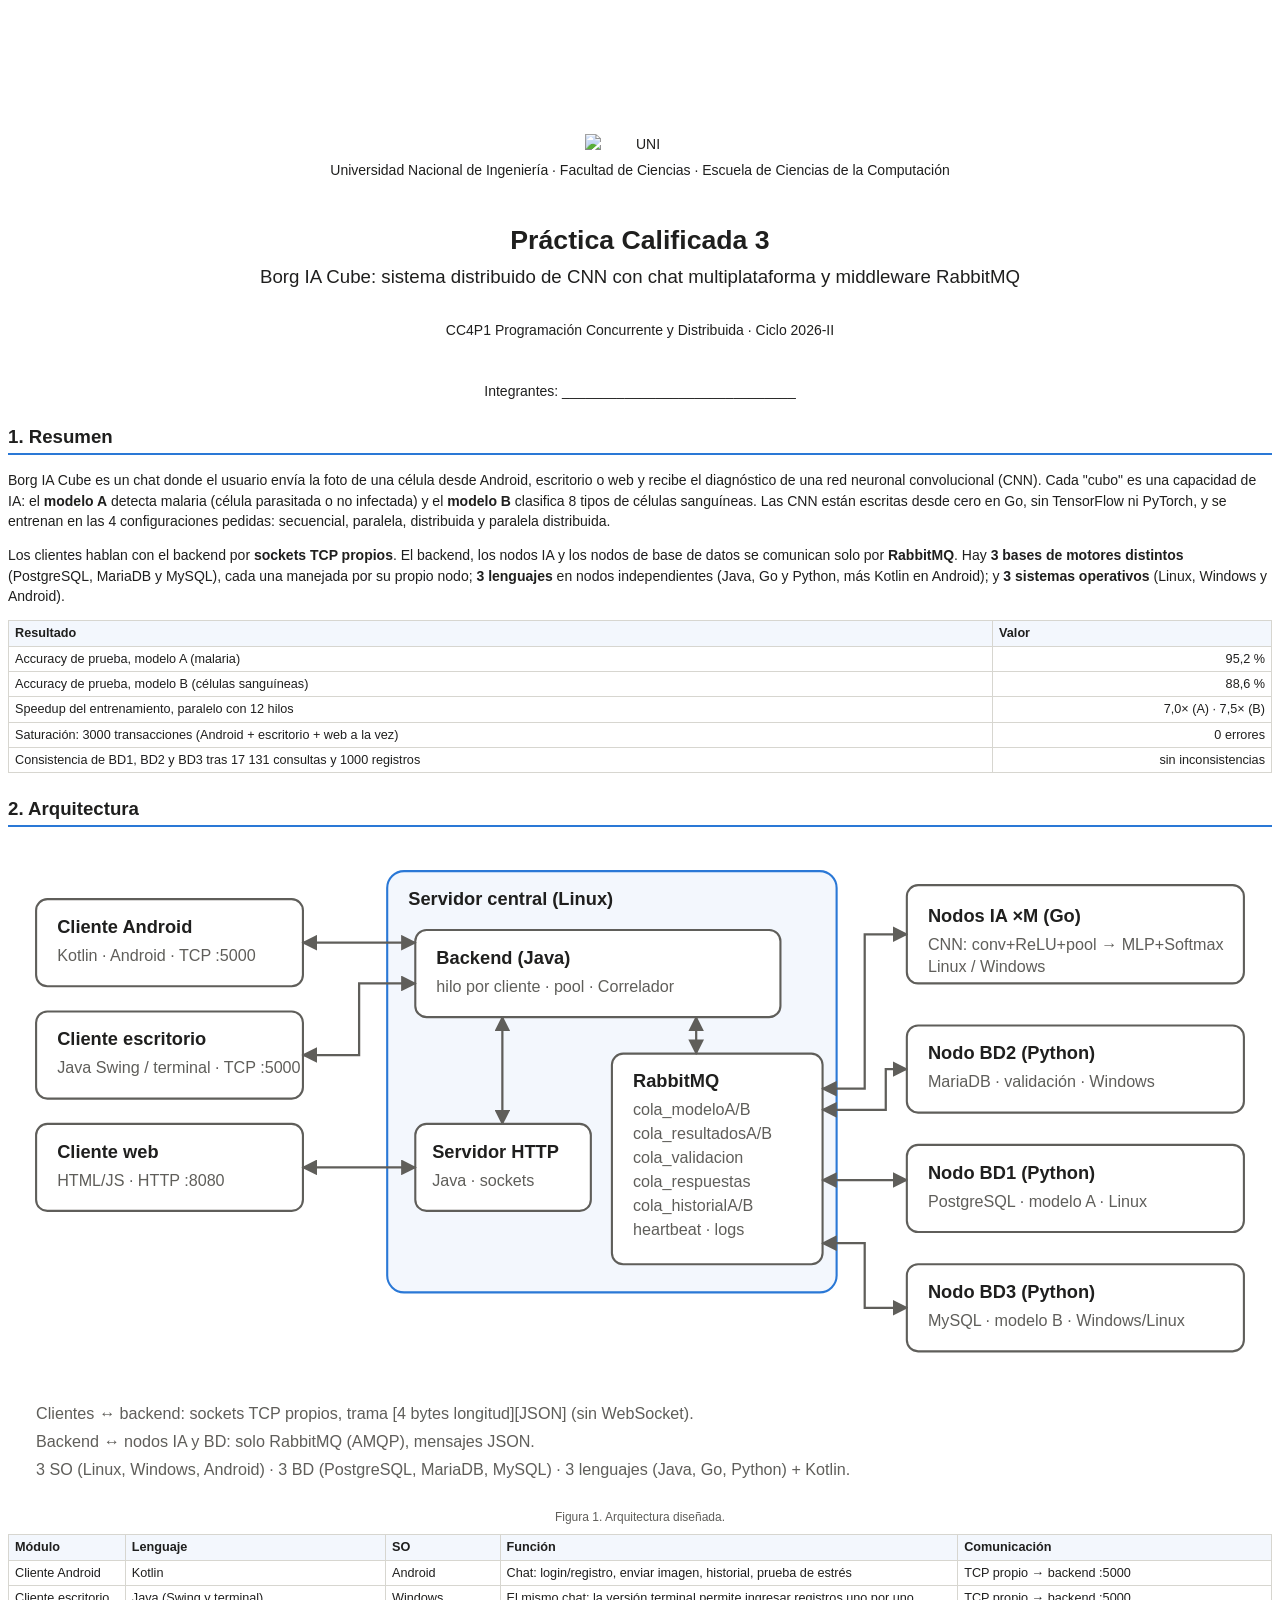
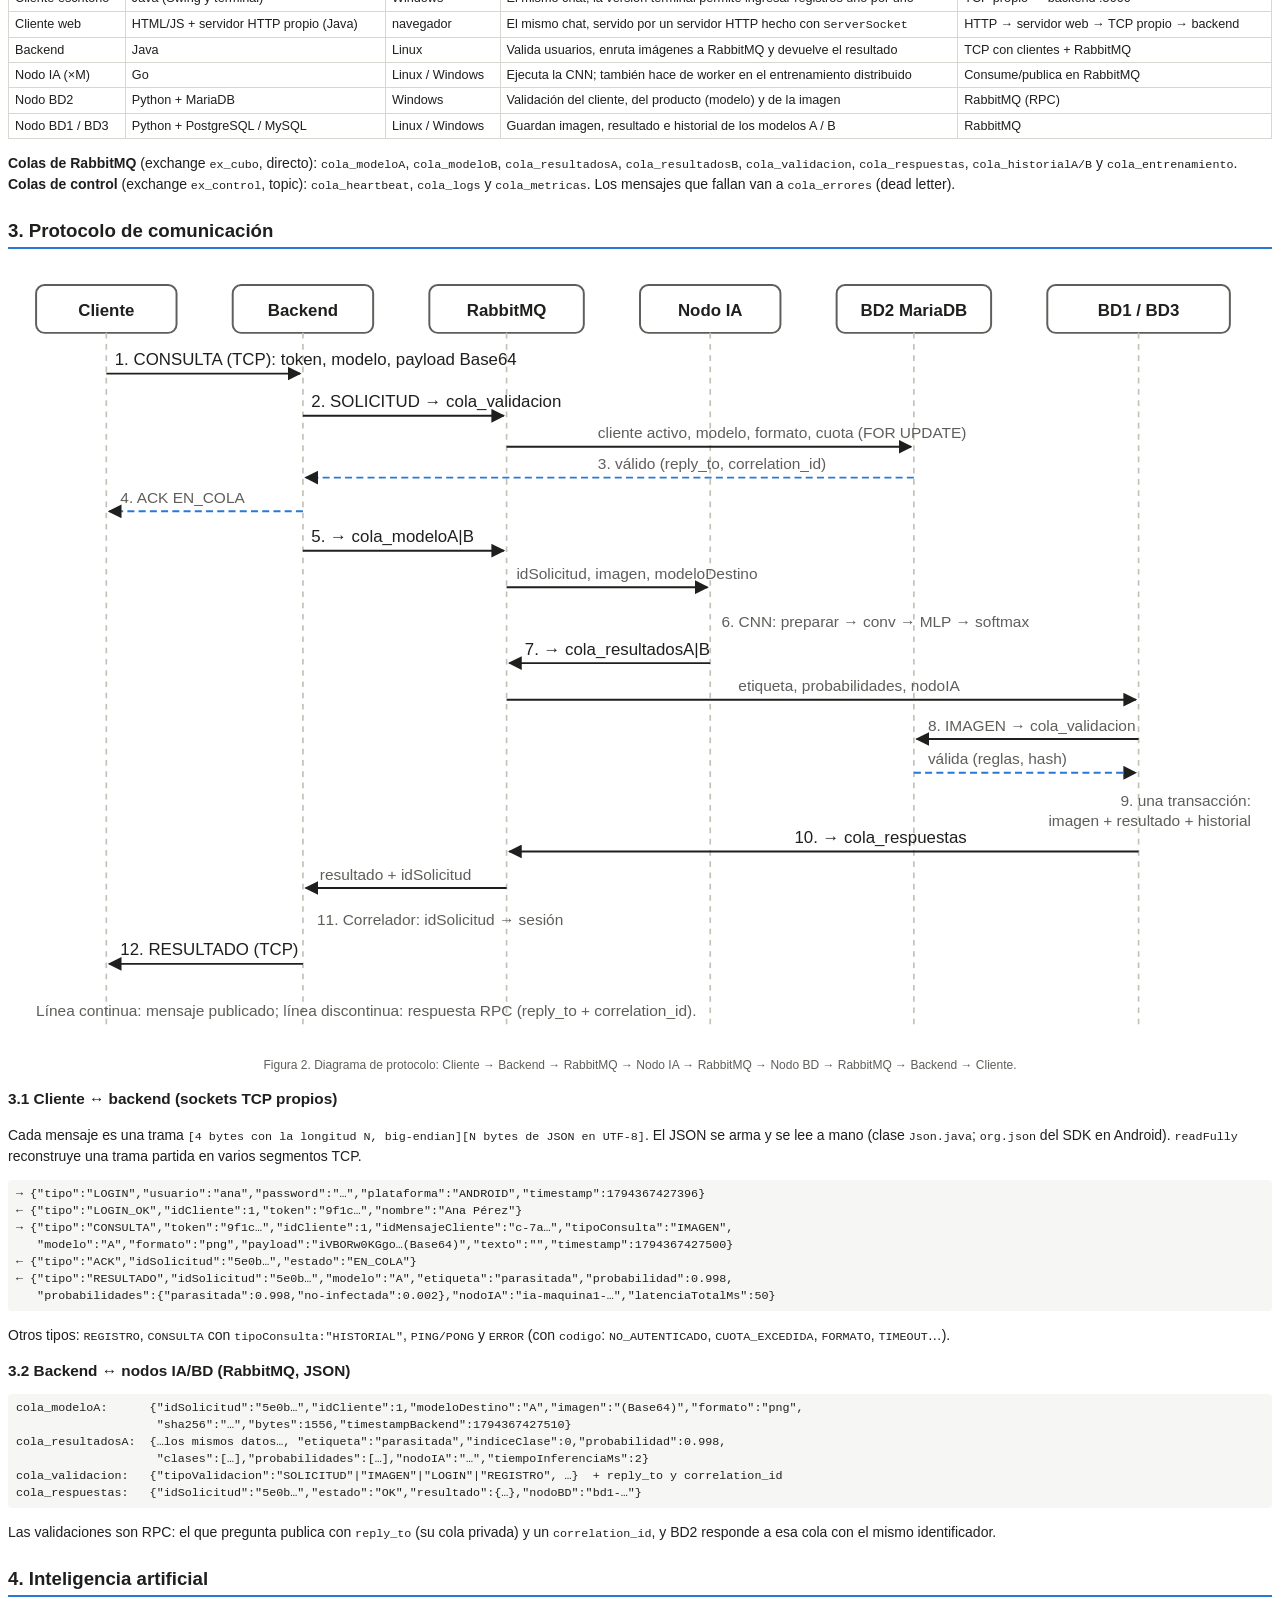
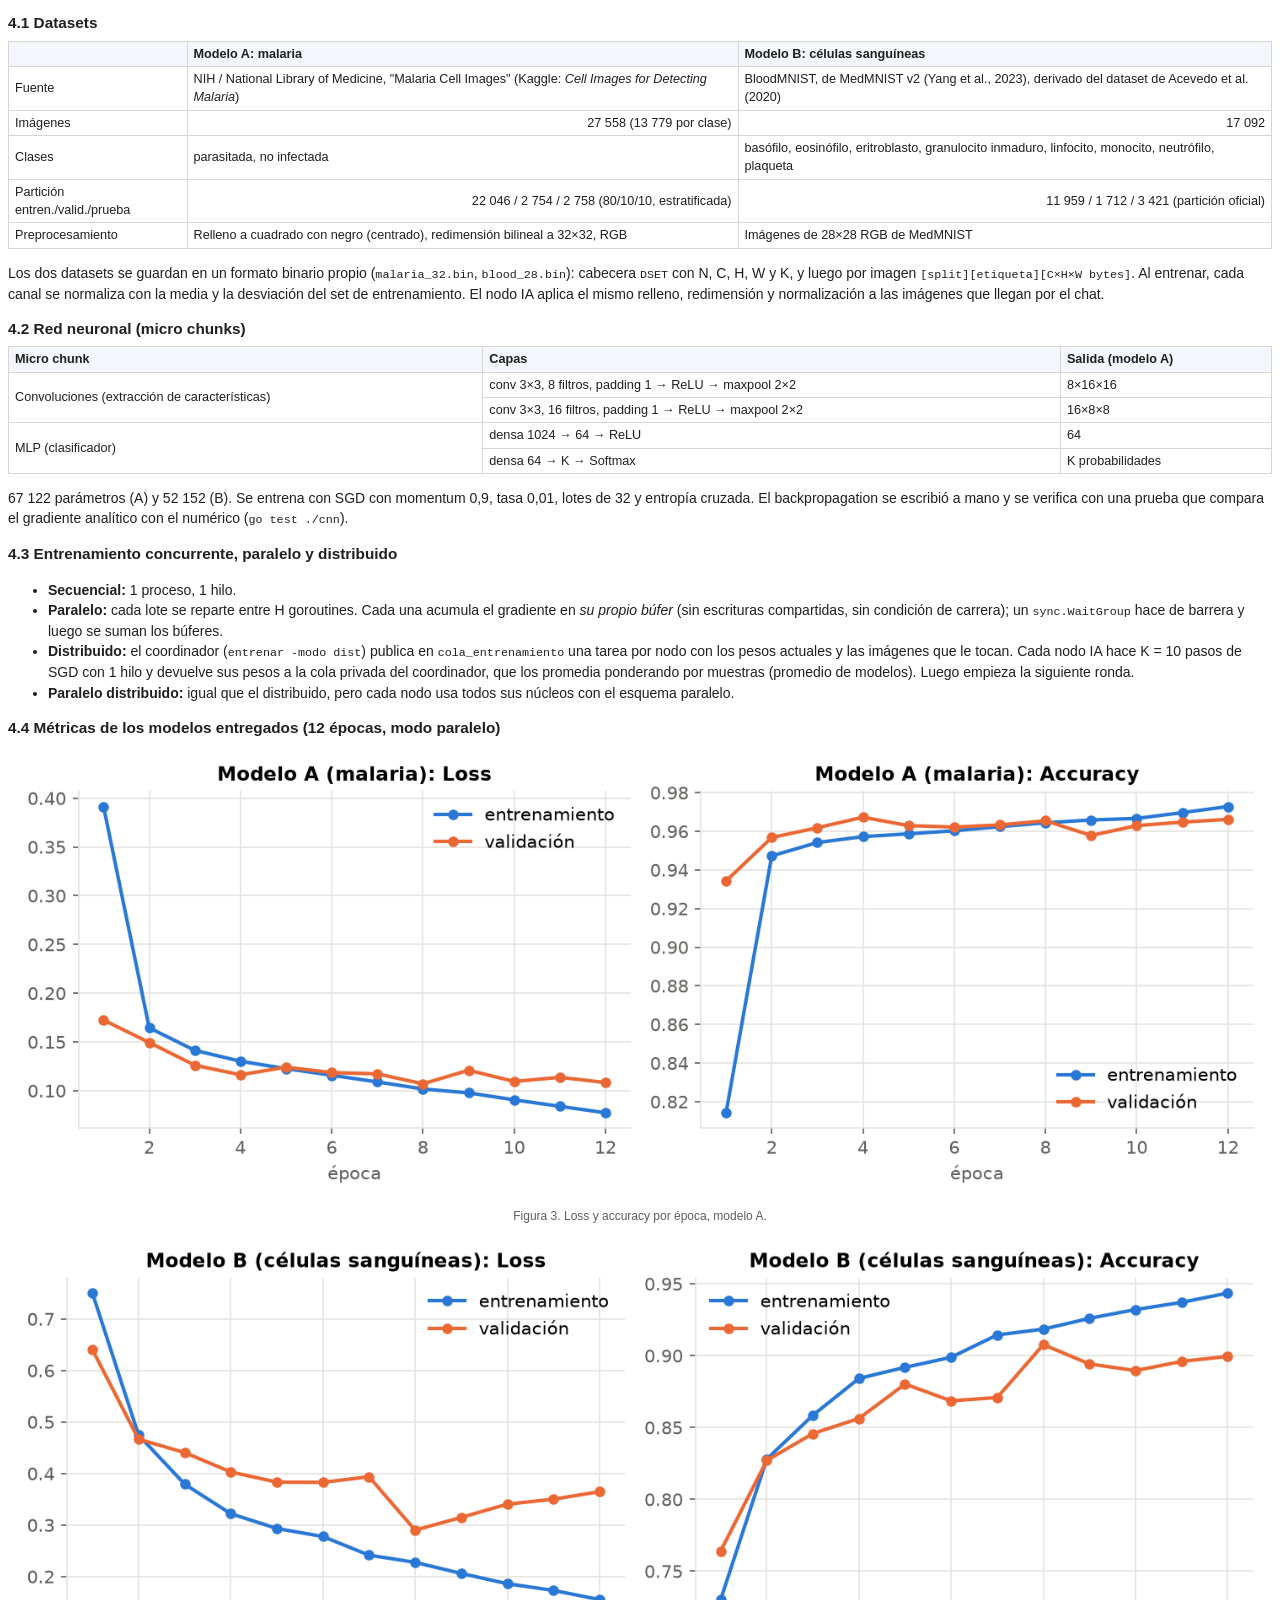
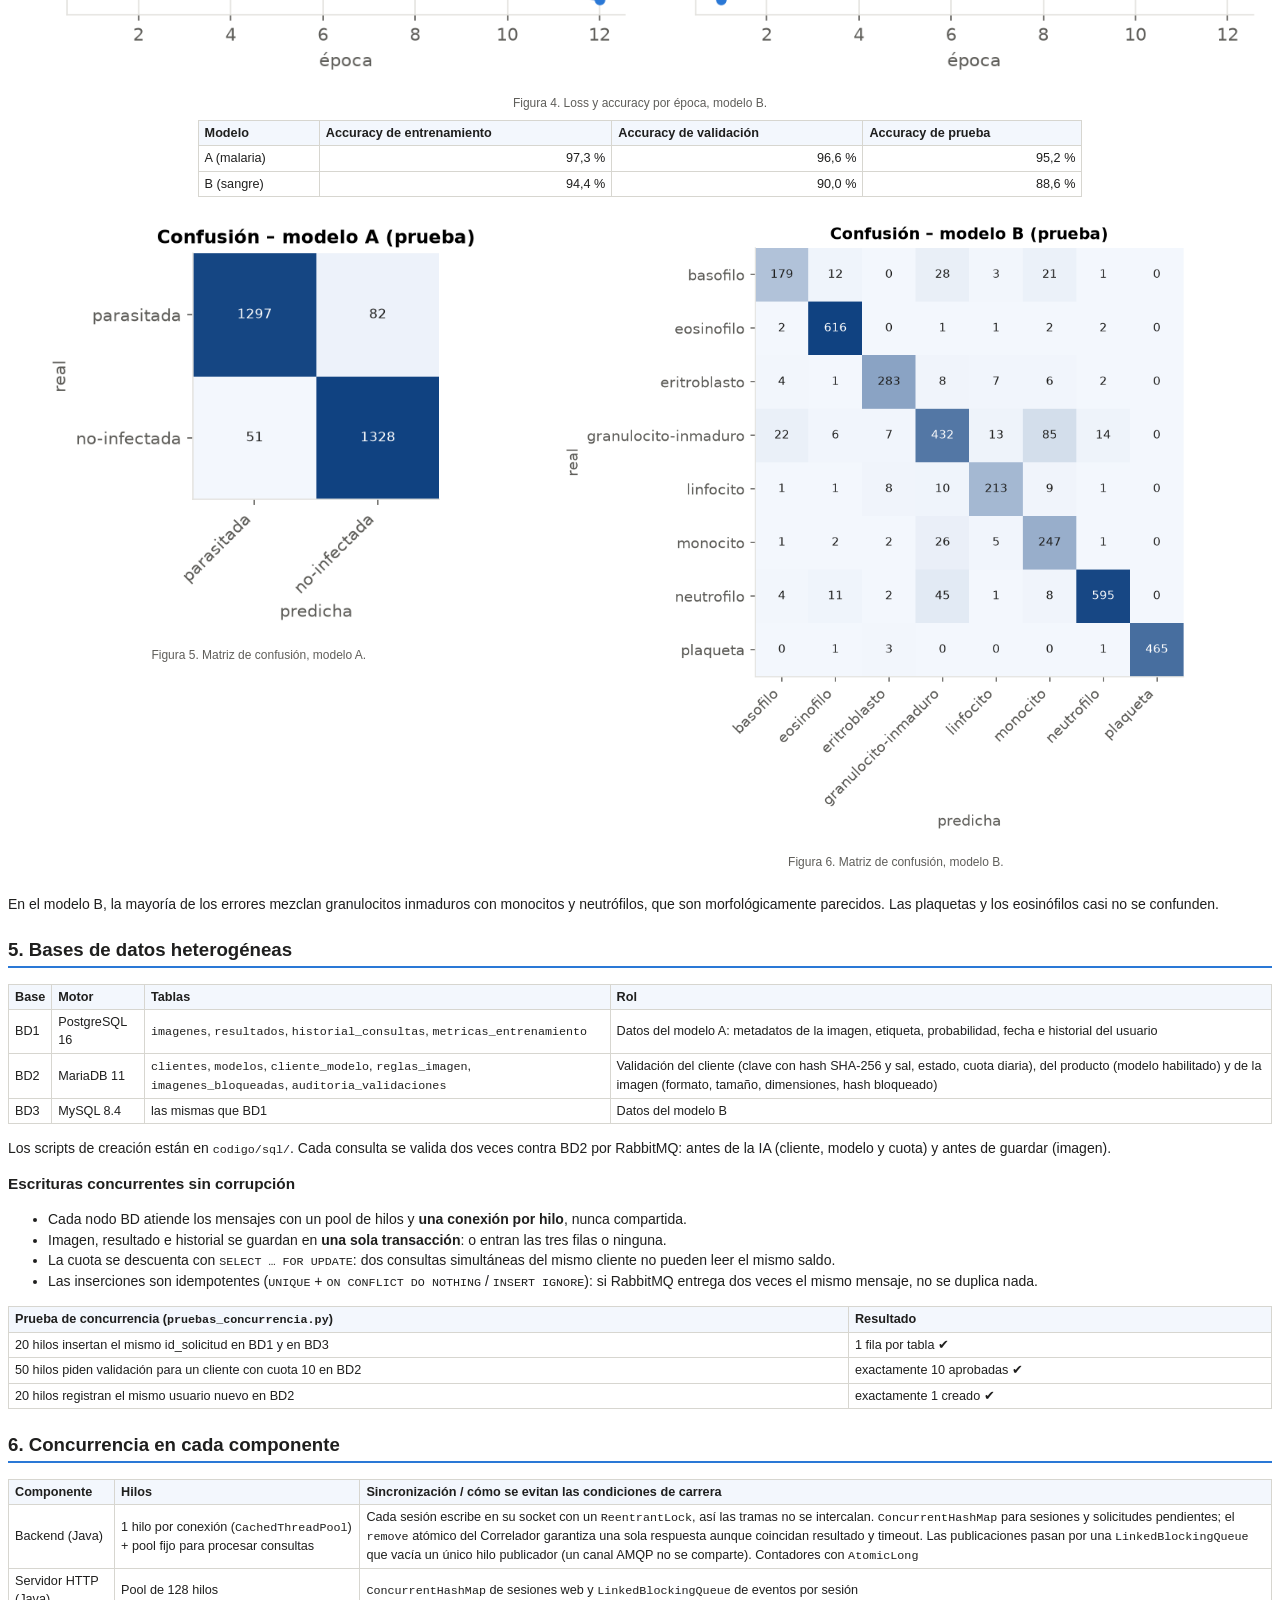
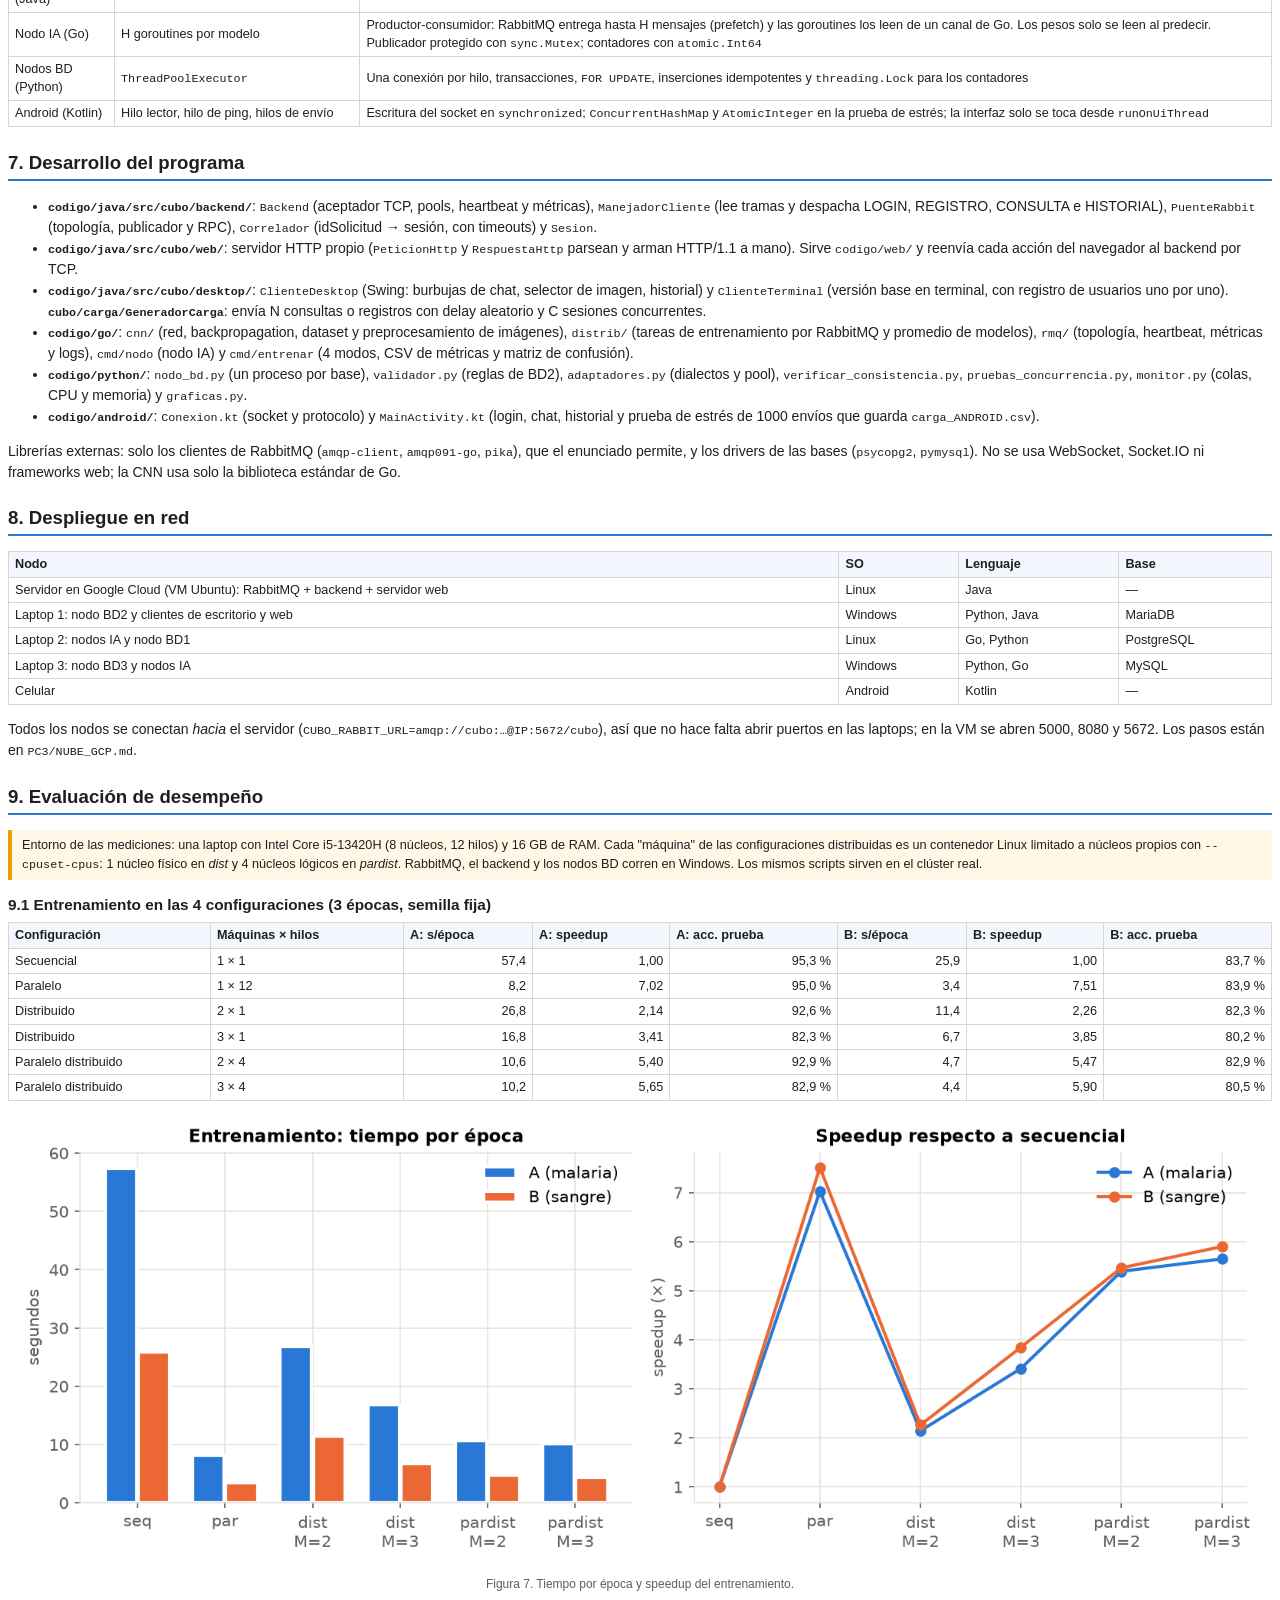
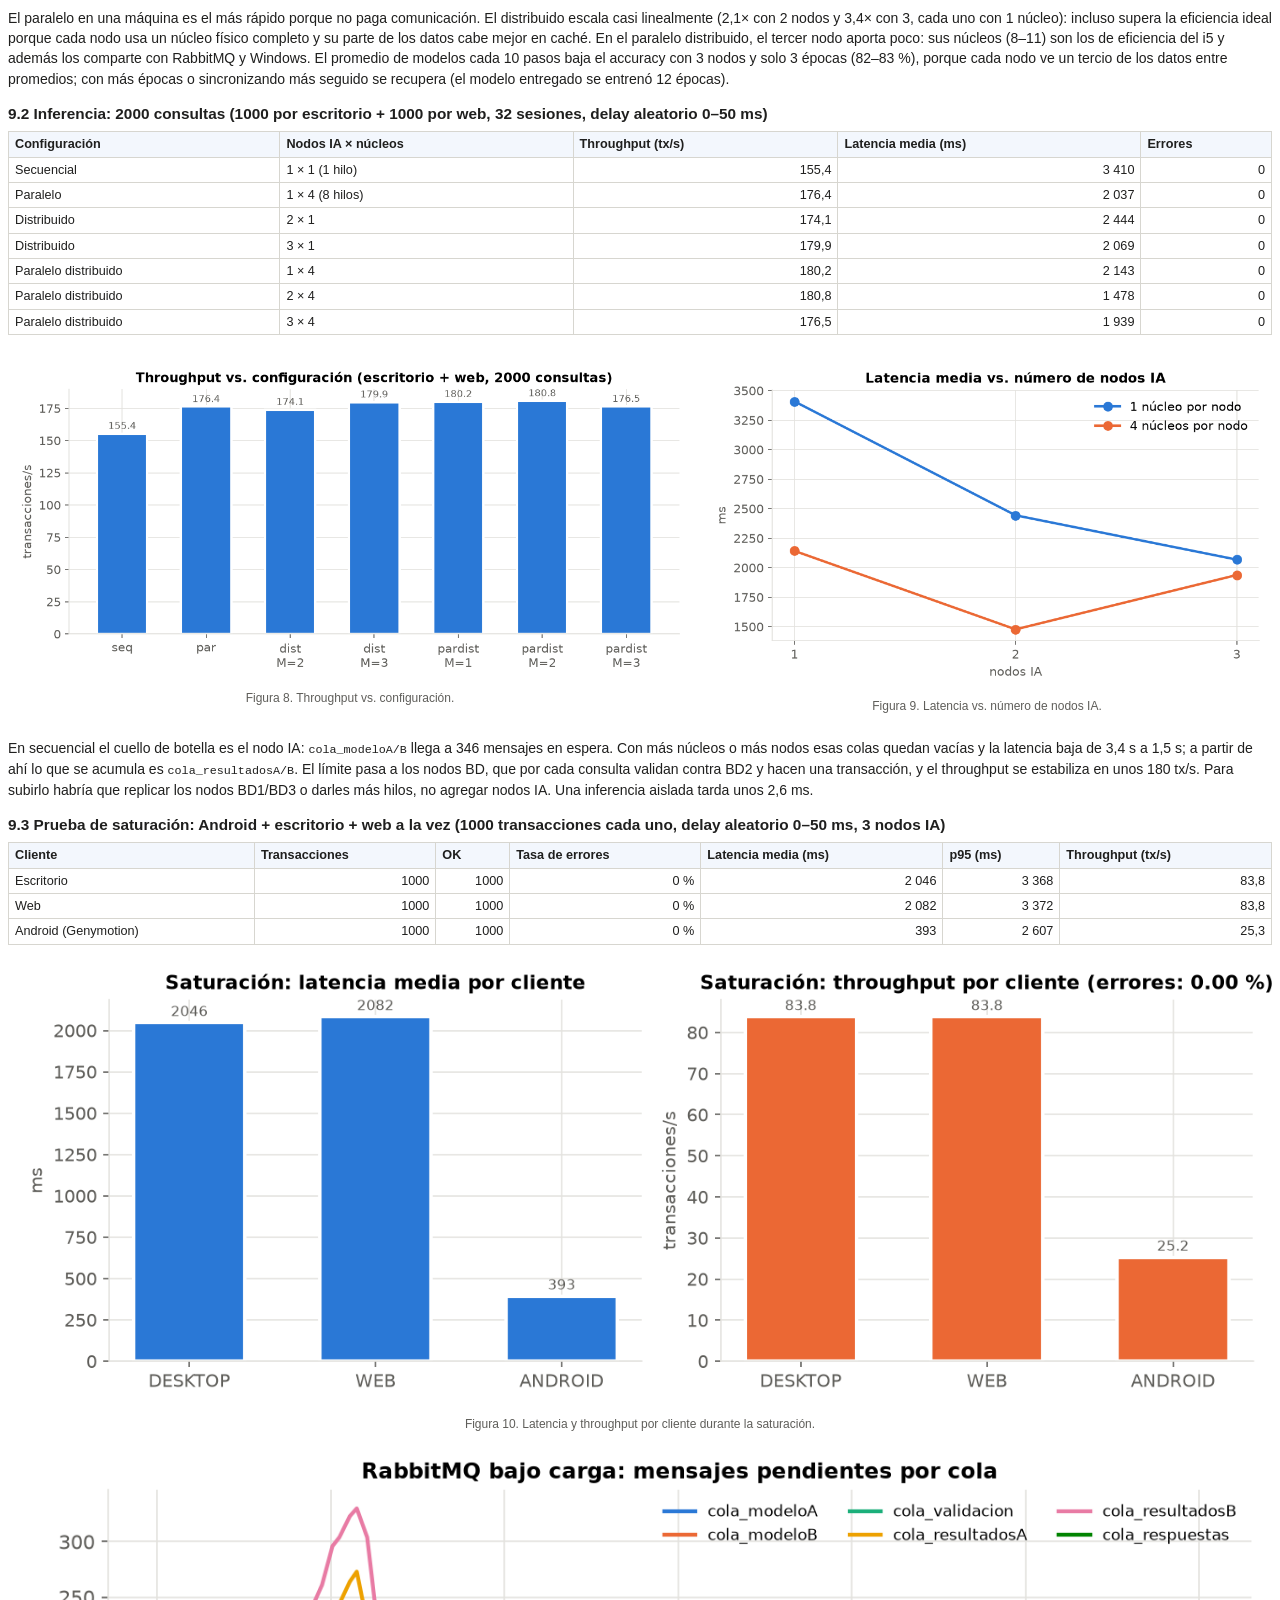
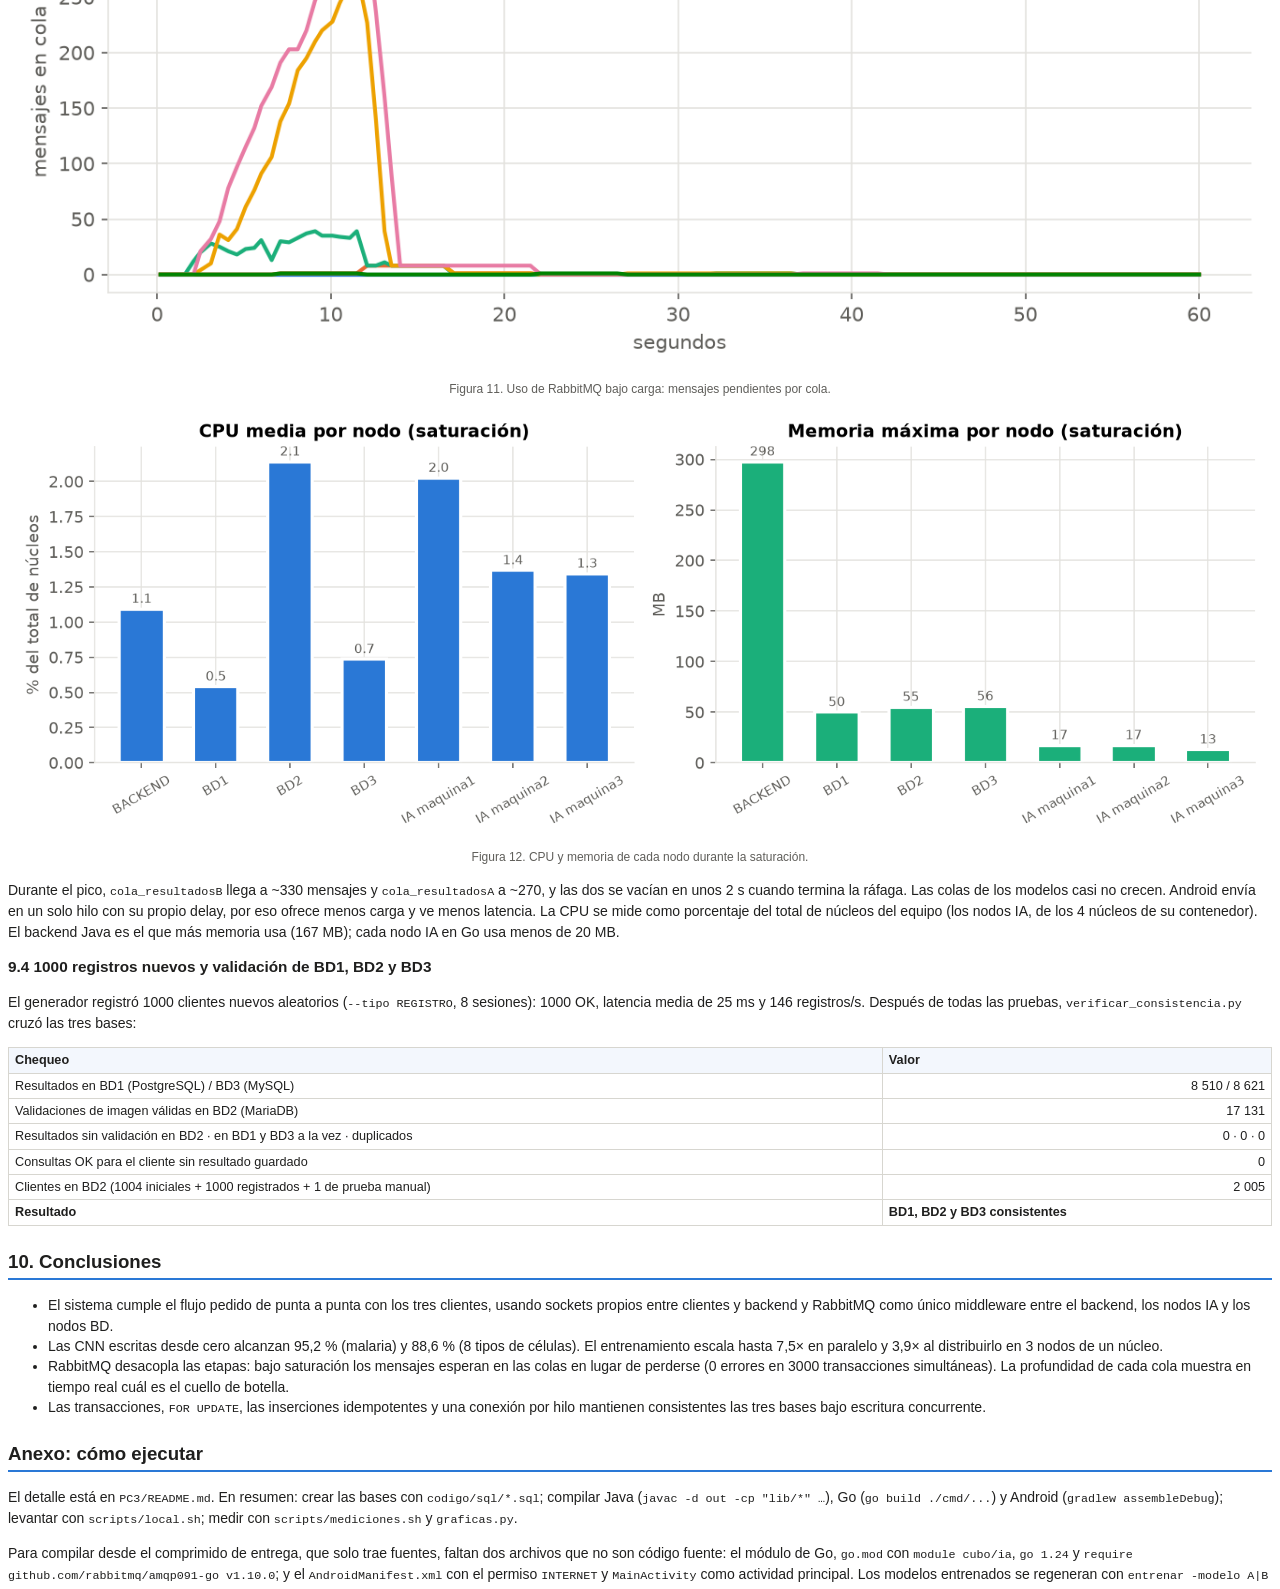
==== informe/informe.html @ 08b1cea5 "Borg IA Cube: CNN distribuida con chat multiplataforma, RabbitMQ y 3 bases de datos (PC3 CC4P1)" ====
<!doctype html>
<html lang="es">
<head>
<meta charset="utf-8">
<title>Informe PC3 – Borg IA Cube</title>
<style>
  @page { size: A4; margin: 18mm 16mm; }
  body { font-family: "Segoe UI", Arial, sans-serif; font-size: 10.5pt; color: #1f1f1e; line-height: 1.45; }
  h1 { font-size: 20pt; margin: 0 0 4px; } h2 { font-size: 14pt; border-bottom: 2px solid #2a78d6; padding-bottom: 3px; margin-top: 22px; break-after: avoid; }
  h3 { font-size: 11.5pt; margin: 14px 0 4px; break-after: avoid; }
  table { border-collapse: collapse; width: 100%; margin: 6px 0 10px; font-size: 9.5pt; break-inside: avoid; }
  th, td { border: 1px solid #d7d6d0; padding: 3px 6px; text-align: left; } th { background: #f3f7fd; }
  td.n { text-align: right; font-variant-numeric: tabular-nums; }
  code, pre { font-family: Consolas, monospace; font-size: 8.8pt; } pre { background: #f6f6f4; padding: 6px 8px; border-radius: 4px; white-space: pre-wrap; break-inside: avoid; }
  img { max-width: 100%; display: block; margin: 6px auto; break-inside: avoid; }
  figure { margin: 8px 0; break-inside: avoid; } figcaption { font-size: 9pt; color: #5f5e5a; text-align: center; }
  .portada { text-align: center; padding-top: 120px; break-after: page; }
  .portada img { width: 110px; } .portada p { margin: 4px; }
  .nota { background: #fff8e6; border-left: 4px solid #eda100; padding: 6px 10px; font-size: 9.5pt; }
</style>
</head>
<body>

<div class="portada">
  <img src="../../logo_UNI.png" alt="UNI">
  <p>Universidad Nacional de Ingeniería · Facultad de Ciencias · Escuela de Ciencias de la Computación</p>
  <h1 style="margin-top:40px">Práctica Calificada 3</h1>
  <p style="font-size:14pt">Borg IA Cube: sistema distribuido de CNN con chat multiplataforma y middleware RabbitMQ</p>
  <p style="margin-top:30px">CC4P1 Programación Concurrente y Distribuida · Ciclo 2026-II</p>
  <p style="margin-top:40px">Integrantes: ______________________________</p>
</div>

<h2>1. Resumen</h2>
<p>Borg IA Cube es un chat donde el usuario envía la foto de una célula desde Android, escritorio o web y recibe el diagnóstico de una red neuronal convolucional (CNN). Cada "cubo" es una capacidad de IA: el <b>modelo A</b> detecta malaria (célula parasitada o no infectada) y el <b>modelo B</b> clasifica 8 tipos de células sanguíneas. Las CNN están escritas desde cero en Go, sin TensorFlow ni PyTorch, y se entrenan en las 4 configuraciones pedidas: secuencial, paralela, distribuida y paralela distribuida.</p>
<p>Los clientes hablan con el backend por <b>sockets TCP propios</b>. El backend, los nodos IA y los nodos de base de datos se comunican solo por <b>RabbitMQ</b>. Hay <b>3 bases de motores distintos</b> (PostgreSQL, MariaDB y MySQL), cada una manejada por su propio nodo; <b>3 lenguajes</b> en nodos independientes (Java, Go y Python, más Kotlin en Android); y <b>3 sistemas operativos</b> (Linux, Windows y Android).</p>
<table>
  <tr><th>Resultado</th><th>Valor</th></tr>
  <tr><td>Accuracy de prueba, modelo A (malaria)</td><td class="n">95,2 %</td></tr>
  <tr><td>Accuracy de prueba, modelo B (células sanguíneas)</td><td class="n">88,6 %</td></tr>
  <tr><td>Speedup del entrenamiento, paralelo con 12 hilos</td><td class="n">7,0× (A) · 7,5× (B)</td></tr>
  <tr><td>Saturación: 3000 transacciones (Android + escritorio + web a la vez)</td><td class="n">0 errores</td></tr>
  <tr><td>Consistencia de BD1, BD2 y BD3 tras 17 131 consultas y 1000 registros</td><td class="n">sin inconsistencias</td></tr>
</table>

<h2>2. Arquitectura</h2>
<figure><img src="arquitectura.svg" alt="Arquitectura"><figcaption>Figura 1. Arquitectura diseñada.</figcaption></figure>
<table>
  <tr><th>Módulo</th><th>Lenguaje</th><th>SO</th><th>Función</th><th>Comunicación</th></tr>
  <tr><td>Cliente Android</td><td>Kotlin</td><td>Android</td><td>Chat: login/registro, enviar imagen, historial, prueba de estrés</td><td>TCP propio → backend :5000</td></tr>
  <tr><td>Cliente escritorio</td><td>Java (Swing y terminal)</td><td>Windows</td><td>El mismo chat; la versión terminal permite ingresar registros uno por uno</td><td>TCP propio → backend :5000</td></tr>
  <tr><td>Cliente web</td><td>HTML/JS + servidor HTTP propio (Java)</td><td>navegador</td><td>El mismo chat, servido por un servidor HTTP hecho con <code>ServerSocket</code></td><td>HTTP → servidor web → TCP propio → backend</td></tr>
  <tr><td>Backend</td><td>Java</td><td>Linux</td><td>Valida usuarios, enruta imágenes a RabbitMQ y devuelve el resultado</td><td>TCP con clientes + RabbitMQ</td></tr>
  <tr><td>Nodo IA (×M)</td><td>Go</td><td>Linux / Windows</td><td>Ejecuta la CNN; también hace de worker en el entrenamiento distribuido</td><td>Consume/publica en RabbitMQ</td></tr>
  <tr><td>Nodo BD2</td><td>Python + MariaDB</td><td>Windows</td><td>Validación del cliente, del producto (modelo) y de la imagen</td><td>RabbitMQ (RPC)</td></tr>
  <tr><td>Nodo BD1 / BD3</td><td>Python + PostgreSQL / MySQL</td><td>Linux / Windows</td><td>Guardan imagen, resultado e historial de los modelos A / B</td><td>RabbitMQ</td></tr>
</table>
<p><b>Colas de RabbitMQ</b> (exchange <code>ex_cubo</code>, directo): <code>cola_modeloA</code>, <code>cola_modeloB</code>, <code>cola_resultadosA</code>, <code>cola_resultadosB</code>, <code>cola_validacion</code>, <code>cola_respuestas</code>, <code>cola_historialA/B</code> y <code>cola_entrenamiento</code>. <b>Colas de control</b> (exchange <code>ex_control</code>, topic): <code>cola_heartbeat</code>, <code>cola_logs</code> y <code>cola_metricas</code>. Los mensajes que fallan van a <code>cola_errores</code> (dead letter).</p>

<h2>3. Protocolo de comunicación</h2>
<figure><img src="protocolo.svg" alt="Diagrama de protocolo"><figcaption>Figura 2. Diagrama de protocolo: Cliente → Backend → RabbitMQ → Nodo IA → RabbitMQ → Nodo BD → RabbitMQ → Backend → Cliente.</figcaption></figure>
<h3>3.1 Cliente ↔ backend (sockets TCP propios)</h3>
<p>Cada mensaje es una trama <code>[4 bytes con la longitud N, big-endian][N bytes de JSON en UTF-8]</code>. El JSON se arma y se lee a mano (clase <code>Json.java</code>; <code>org.json</code> del SDK en Android). <code>readFully</code> reconstruye una trama partida en varios segmentos TCP.</p>
<pre>→ {"tipo":"LOGIN","usuario":"ana","password":"…","plataforma":"ANDROID","timestamp":1794367427396}
← {"tipo":"LOGIN_OK","idCliente":1,"token":"9f1c…","nombre":"Ana Pérez"}
→ {"tipo":"CONSULTA","token":"9f1c…","idCliente":1,"idMensajeCliente":"c-7a…","tipoConsulta":"IMAGEN",
   "modelo":"A","formato":"png","payload":"iVBORw0KGgo…(Base64)","texto":"","timestamp":1794367427500}
← {"tipo":"ACK","idSolicitud":"5e0b…","estado":"EN_COLA"}
← {"tipo":"RESULTADO","idSolicitud":"5e0b…","modelo":"A","etiqueta":"parasitada","probabilidad":0.998,
   "probabilidades":{"parasitada":0.998,"no-infectada":0.002},"nodoIA":"ia-maquina1-…","latenciaTotalMs":50}</pre>
<p>Otros tipos: <code>REGISTRO</code>, <code>CONSULTA</code> con <code>tipoConsulta:"HISTORIAL"</code>, <code>PING/PONG</code> y <code>ERROR</code> (con <code>codigo</code>: <code>NO_AUTENTICADO</code>, <code>CUOTA_EXCEDIDA</code>, <code>FORMATO</code>, <code>TIMEOUT</code>…).</p>
<h3>3.2 Backend ↔ nodos IA/BD (RabbitMQ, JSON)</h3>
<pre>cola_modeloA:      {"idSolicitud":"5e0b…","idCliente":1,"modeloDestino":"A","imagen":"(Base64)","formato":"png",
                    "sha256":"…","bytes":1556,"timestampBackend":1794367427510}
cola_resultadosA:  {…los mismos datos…, "etiqueta":"parasitada","indiceClase":0,"probabilidad":0.998,
                    "clases":[…],"probabilidades":[…],"nodoIA":"…","tiempoInferenciaMs":2}
cola_validacion:   {"tipoValidacion":"SOLICITUD"|"IMAGEN"|"LOGIN"|"REGISTRO", …}  + reply_to y correlation_id
cola_respuestas:   {"idSolicitud":"5e0b…","estado":"OK","resultado":{…},"nodoBD":"bd1-…"}</pre>
<p>Las validaciones son RPC: el que pregunta publica con <code>reply_to</code> (su cola privada) y un <code>correlation_id</code>, y BD2 responde a esa cola con el mismo identificador.</p>

<h2>4. Inteligencia artificial</h2>
<h3>4.1 Datasets</h3>
<table>
  <tr><th></th><th>Modelo A: malaria</th><th>Modelo B: células sanguíneas</th></tr>
  <tr><td>Fuente</td><td>NIH / National Library of Medicine, "Malaria Cell Images" (Kaggle: <i>Cell Images for Detecting Malaria</i>)</td><td>BloodMNIST, de MedMNIST v2 (Yang et al., 2023), derivado del dataset de Acevedo et al. (2020)</td></tr>
  <tr><td>Imágenes</td><td class="n">27 558 (13 779 por clase)</td><td class="n">17 092</td></tr>
  <tr><td>Clases</td><td>parasitada, no infectada</td><td>basófilo, eosinófilo, eritroblasto, granulocito inmaduro, linfocito, monocito, neutrófilo, plaqueta</td></tr>
  <tr><td>Partición entren./valid./prueba</td><td class="n">22 046 / 2 754 / 2 758 (80/10/10, estratificada)</td><td class="n">11 959 / 1 712 / 3 421 (partición oficial)</td></tr>
  <tr><td>Preprocesamiento</td><td>Relleno a cuadrado con negro (centrado), redimensión bilineal a 32×32, RGB</td><td>Imágenes de 28×28 RGB de MedMNIST</td></tr>
</table>
<p>Los dos datasets se guardan en un formato binario propio (<code>malaria_32.bin</code>, <code>blood_28.bin</code>): cabecera <code>DSET</code> con N, C, H, W y K, y luego por imagen <code>[split][etiqueta][C×H×W bytes]</code>. Al entrenar, cada canal se normaliza con la media y la desviación del set de entrenamiento. El nodo IA aplica el mismo relleno, redimensión y normalización a las imágenes que llegan por el chat.</p>
<h3>4.2 Red neuronal (micro chunks)</h3>
<table>
  <tr><th>Micro chunk</th><th>Capas</th><th>Salida (modelo A)</th></tr>
  <tr><td rowspan="2">Convoluciones (extracción de características)</td><td>conv 3×3, 8 filtros, padding 1 → ReLU → maxpool 2×2</td><td>8×16×16</td></tr>
  <tr><td>conv 3×3, 16 filtros, padding 1 → ReLU → maxpool 2×2</td><td>16×8×8</td></tr>
  <tr><td rowspan="2">MLP (clasificador)</td><td>densa 1024 → 64 → ReLU</td><td>64</td></tr>
  <tr><td>densa 64 → K → Softmax</td><td>K probabilidades</td></tr>
</table>
<p>67 122 parámetros (A) y 52 152 (B). Se entrena con SGD con momentum 0,9, tasa 0,01, lotes de 32 y entropía cruzada. El backpropagation se escribió a mano y se verifica con una prueba que compara el gradiente analítico con el numérico (<code>go test ./cnn</code>).</p>
<h3>4.3 Entrenamiento concurrente, paralelo y distribuido</h3>
<ul>
  <li><b>Secuencial:</b> 1 proceso, 1 hilo.</li>
  <li><b>Paralelo:</b> cada lote se reparte entre H goroutines. Cada una acumula el gradiente en <i>su propio búfer</i> (sin escrituras compartidas, sin condición de carrera); un <code>sync.WaitGroup</code> hace de barrera y luego se suman los búferes.</li>
  <li><b>Distribuido:</b> el coordinador (<code>entrenar -modo dist</code>) publica en <code>cola_entrenamiento</code> una tarea por nodo con los pesos actuales y las imágenes que le tocan. Cada nodo IA hace K = 10 pasos de SGD con 1 hilo y devuelve sus pesos a la cola privada del coordinador, que los promedia ponderando por muestras (promedio de modelos). Luego empieza la siguiente ronda.</li>
  <li><b>Paralelo distribuido:</b> igual que el distribuido, pero cada nodo usa todos sus núcleos con el esquema paralelo.</li>
</ul>
<h3>4.4 Métricas de los modelos entregados (12 épocas, modo paralelo)</h3>
<figure><img src="../resultados/graficas/2_curvas_modelo_A.png" alt=""><figcaption>Figura 3. Loss y accuracy por época, modelo A.</figcaption></figure>
<figure><img src="../resultados/graficas/2_curvas_modelo_B.png" alt=""><figcaption>Figura 4. Loss y accuracy por época, modelo B.</figcaption></figure>
<table style="width:70%;margin:auto">
  <tr><th>Modelo</th><th>Accuracy de entrenamiento</th><th>Accuracy de validación</th><th>Accuracy de prueba</th></tr>
  <tr><td>A (malaria)</td><td class="n">97,3 %</td><td class="n">96,6 %</td><td class="n">95,2 %</td></tr>
  <tr><td>B (sangre)</td><td class="n">94,4 %</td><td class="n">90,0 %</td><td class="n">88,6 %</td></tr>
</table>
<div style="display:flex;gap:10px;align-items:flex-start">
  <figure style="flex:0.8"><img src="../resultados/graficas/3_confusion_modelo_A.png" alt=""><figcaption>Figura 5. Matriz de confusión, modelo A.</figcaption></figure>
  <figure style="flex:1.2"><img src="../resultados/graficas/3_confusion_modelo_B.png" alt=""><figcaption>Figura 6. Matriz de confusión, modelo B.</figcaption></figure>
</div>
<p>En el modelo B, la mayoría de los errores mezclan granulocitos inmaduros con monocitos y neutrófilos, que son morfológicamente parecidos. Las plaquetas y los eosinófilos casi no se confunden.</p>

<h2>5. Bases de datos heterogéneas</h2>
<table>
  <tr><th>Base</th><th>Motor</th><th>Tablas</th><th>Rol</th></tr>
  <tr><td>BD1</td><td>PostgreSQL 16</td><td><code>imagenes</code>, <code>resultados</code>, <code>historial_consultas</code>, <code>metricas_entrenamiento</code></td><td>Datos del modelo A: metadatos de la imagen, etiqueta, probabilidad, fecha e historial del usuario</td></tr>
  <tr><td>BD2</td><td>MariaDB 11</td><td><code>clientes</code>, <code>modelos</code>, <code>cliente_modelo</code>, <code>reglas_imagen</code>, <code>imagenes_bloqueadas</code>, <code>auditoria_validaciones</code></td><td>Validación del cliente (clave con hash SHA-256 y sal, estado, cuota diaria), del producto (modelo habilitado) y de la imagen (formato, tamaño, dimensiones, hash bloqueado)</td></tr>
  <tr><td>BD3</td><td>MySQL 8.4</td><td>las mismas que BD1</td><td>Datos del modelo B</td></tr>
</table>
<p>Los scripts de creación están en <code>codigo/sql/</code>. Cada consulta se valida dos veces contra BD2 por RabbitMQ: antes de la IA (cliente, modelo y cuota) y antes de guardar (imagen).</p>
<h3>Escrituras concurrentes sin corrupción</h3>
<ul>
  <li>Cada nodo BD atiende los mensajes con un pool de hilos y <b>una conexión por hilo</b>, nunca compartida.</li>
  <li>Imagen, resultado e historial se guardan en <b>una sola transacción</b>: o entran las tres filas o ninguna.</li>
  <li>La cuota se descuenta con <code>SELECT … FOR UPDATE</code>: dos consultas simultáneas del mismo cliente no pueden leer el mismo saldo.</li>
  <li>Las inserciones son idempotentes (<code>UNIQUE</code> + <code>ON CONFLICT DO NOTHING</code> / <code>INSERT IGNORE</code>): si RabbitMQ entrega dos veces el mismo mensaje, no se duplica nada.</li>
</ul>
<table>
  <tr><th>Prueba de concurrencia (<code>pruebas_concurrencia.py</code>)</th><th>Resultado</th></tr>
  <tr><td>20 hilos insertan el mismo id_solicitud en BD1 y en BD3</td><td>1 fila por tabla ✔</td></tr>
  <tr><td>50 hilos piden validación para un cliente con cuota 10 en BD2</td><td>exactamente 10 aprobadas ✔</td></tr>
  <tr><td>20 hilos registran el mismo usuario nuevo en BD2</td><td>exactamente 1 creado ✔</td></tr>
</table>

<h2>6. Concurrencia en cada componente</h2>
<table>
  <tr><th>Componente</th><th>Hilos</th><th>Sincronización / cómo se evitan las condiciones de carrera</th></tr>
  <tr><td>Backend (Java)</td><td>1 hilo por conexión (<code>CachedThreadPool</code>) + pool fijo para procesar consultas</td><td>Cada sesión escribe en su socket con un <code>ReentrantLock</code>, así las tramas no se intercalan. <code>ConcurrentHashMap</code> para sesiones y solicitudes pendientes; el <code>remove</code> atómico del Correlador garantiza una sola respuesta aunque coincidan resultado y timeout. Las publicaciones pasan por una <code>LinkedBlockingQueue</code> que vacía un único hilo publicador (un canal AMQP no se comparte). Contadores con <code>AtomicLong</code></td></tr>
  <tr><td>Servidor HTTP (Java)</td><td>Pool de 128 hilos</td><td><code>ConcurrentHashMap</code> de sesiones web y <code>LinkedBlockingQueue</code> de eventos por sesión</td></tr>
  <tr><td>Nodo IA (Go)</td><td>H goroutines por modelo</td><td>Productor-consumidor: RabbitMQ entrega hasta H mensajes (prefetch) y las goroutines los leen de un canal de Go. Los pesos solo se leen al predecir. Publicador protegido con <code>sync.Mutex</code>; contadores con <code>atomic.Int64</code></td></tr>
  <tr><td>Nodos BD (Python)</td><td><code>ThreadPoolExecutor</code></td><td>Una conexión por hilo, transacciones, <code>FOR UPDATE</code>, inserciones idempotentes y <code>threading.Lock</code> para los contadores</td></tr>
  <tr><td>Android (Kotlin)</td><td>Hilo lector, hilo de ping, hilos de envío</td><td>Escritura del socket en <code>synchronized</code>; <code>ConcurrentHashMap</code> y <code>AtomicInteger</code> en la prueba de estrés; la interfaz solo se toca desde <code>runOnUiThread</code></td></tr>
</table>

<h2>7. Desarrollo del programa</h2>
<ul>
  <li><b><code>codigo/java/src/cubo/backend/</code></b>: <code>Backend</code> (aceptador TCP, pools, heartbeat y métricas), <code>ManejadorCliente</code> (lee tramas y despacha LOGIN, REGISTRO, CONSULTA e HISTORIAL), <code>PuenteRabbit</code> (topología, publicador y RPC), <code>Correlador</code> (idSolicitud → sesión, con timeouts) y <code>Sesion</code>.</li>
  <li><b><code>codigo/java/src/cubo/web/</code></b>: servidor HTTP propio (<code>PeticionHttp</code> y <code>RespuestaHttp</code> parsean y arman HTTP/1.1 a mano). Sirve <code>codigo/web/</code> y reenvía cada acción del navegador al backend por TCP.</li>
  <li><b><code>codigo/java/src/cubo/desktop/</code></b>: <code>ClienteDesktop</code> (Swing: burbujas de chat, selector de imagen, historial) y <code>ClienteTerminal</code> (versión base en terminal, con registro de usuarios uno por uno). <b><code>cubo/carga/GeneradorCarga</code></b>: envía N consultas o registros con delay aleatorio y C sesiones concurrentes.</li>
  <li><b><code>codigo/go/</code></b>: <code>cnn/</code> (red, backpropagation, dataset y preprocesamiento de imágenes), <code>distrib/</code> (tareas de entrenamiento por RabbitMQ y promedio de modelos), <code>rmq/</code> (topología, heartbeat, métricas y logs), <code>cmd/nodo</code> (nodo IA) y <code>cmd/entrenar</code> (4 modos, CSV de métricas y matriz de confusión).</li>
  <li><b><code>codigo/python/</code></b>: <code>nodo_bd.py</code> (un proceso por base), <code>validador.py</code> (reglas de BD2), <code>adaptadores.py</code> (dialectos y pool), <code>verificar_consistencia.py</code>, <code>pruebas_concurrencia.py</code>, <code>monitor.py</code> (colas, CPU y memoria) y <code>graficas.py</code>.</li>
  <li><b><code>codigo/android/</code></b>: <code>Conexion.kt</code> (socket y protocolo) y <code>MainActivity.kt</code> (login, chat, historial y prueba de estrés de 1000 envíos que guarda <code>carga_ANDROID.csv</code>).</li>
</ul>
<p>Librerías externas: solo los clientes de RabbitMQ (<code>amqp-client</code>, <code>amqp091-go</code>, <code>pika</code>), que el enunciado permite, y los drivers de las bases (<code>psycopg2</code>, <code>pymysql</code>). No se usa WebSocket, Socket.IO ni frameworks web; la CNN usa solo la biblioteca estándar de Go.</p>

<h2>8. Despliegue en red</h2>
<table>
  <tr><th>Nodo</th><th>SO</th><th>Lenguaje</th><th>Base</th></tr>
  <tr><td>Servidor en Google Cloud (VM Ubuntu): RabbitMQ + backend + servidor web</td><td>Linux</td><td>Java</td><td>—</td></tr>
  <tr><td>Laptop 1: nodo BD2 y clientes de escritorio y web</td><td>Windows</td><td>Python, Java</td><td>MariaDB</td></tr>
  <tr><td>Laptop 2: nodos IA y nodo BD1</td><td>Linux</td><td>Go, Python</td><td>PostgreSQL</td></tr>
  <tr><td>Laptop 3: nodo BD3 y nodos IA</td><td>Windows</td><td>Python, Go</td><td>MySQL</td></tr>
  <tr><td>Celular</td><td>Android</td><td>Kotlin</td><td>—</td></tr>
</table>
<p>Todos los nodos se conectan <i>hacia</i> el servidor (<code>CUBO_RABBIT_URL=amqp://cubo:…@IP:5672/cubo</code>), así que no hace falta abrir puertos en las laptops; en la VM se abren 5000, 8080 y 5672. Los pasos están en <code>PC3/NUBE_GCP.md</code>.</p>

<h2>9. Evaluación de desempeño</h2>
<div class="nota">Entorno de las mediciones: una laptop con Intel Core i5-13420H (8 núcleos, 12 hilos) y 16 GB de RAM. Cada "máquina" de las configuraciones distribuidas es un contenedor Linux limitado a núcleos propios con <code>--cpuset-cpus</code>: 1 núcleo físico en <i>dist</i> y 4 núcleos lógicos en <i>pardist</i>. RabbitMQ, el backend y los nodos BD corren en Windows. Los mismos scripts sirven en el clúster real.</div>
<h3>9.1 Entrenamiento en las 4 configuraciones (3 épocas, semilla fija)</h3>
<table>
  <tr><th>Configuración</th><th>Máquinas × hilos</th><th>A: s/época</th><th>A: speedup</th><th>A: acc. prueba</th><th>B: s/época</th><th>B: speedup</th><th>B: acc. prueba</th></tr>
  <tr><td>Secuencial</td><td>1 × 1</td><td class="n">57,4</td><td class="n">1,00</td><td class="n">95,3 %</td><td class="n">25,9</td><td class="n">1,00</td><td class="n">83,7 %</td></tr>
  <tr><td>Paralelo</td><td>1 × 12</td><td class="n">8,2</td><td class="n">7,02</td><td class="n">95,0 %</td><td class="n">3,4</td><td class="n">7,51</td><td class="n">83,9 %</td></tr>
  <tr><td>Distribuido</td><td>2 × 1</td><td class="n">26,8</td><td class="n">2,14</td><td class="n">92,6 %</td><td class="n">11,4</td><td class="n">2,26</td><td class="n">82,3 %</td></tr>
  <tr><td>Distribuido</td><td>3 × 1</td><td class="n">16,8</td><td class="n">3,41</td><td class="n">82,3 %</td><td class="n">6,7</td><td class="n">3,85</td><td class="n">80,2 %</td></tr>
  <tr><td>Paralelo distribuido</td><td>2 × 4</td><td class="n">10,6</td><td class="n">5,40</td><td class="n">92,9 %</td><td class="n">4,7</td><td class="n">5,47</td><td class="n">82,9 %</td></tr>
  <tr><td>Paralelo distribuido</td><td>3 × 4</td><td class="n">10,2</td><td class="n">5,65</td><td class="n">82,9 %</td><td class="n">4,4</td><td class="n">5,90</td><td class="n">80,5 %</td></tr>
</table>
<figure><img src="../resultados/graficas/1_entrenamiento_tiempo_speedup.png" alt=""><figcaption>Figura 7. Tiempo por época y speedup del entrenamiento.</figcaption></figure>
<p>El paralelo en una máquina es el más rápido porque no paga comunicación. El distribuido escala casi linealmente (2,1× con 2 nodos y 3,4× con 3, cada uno con 1 núcleo): incluso supera la eficiencia ideal porque cada nodo usa un núcleo físico completo y su parte de los datos cabe mejor en caché. En el paralelo distribuido, el tercer nodo aporta poco: sus núcleos (8–11) son los de eficiencia del i5 y además los comparte con RabbitMQ y Windows. El promedio de modelos cada 10 pasos baja el accuracy con 3 nodos y solo 3 épocas (82–83 %), porque cada nodo ve un tercio de los datos entre promedios; con más épocas o sincronizando más seguido se recupera (el modelo entregado se entrenó 12 épocas).</p>

<h3>9.2 Inferencia: 2000 consultas (1000 por escritorio + 1000 por web, 32 sesiones, delay aleatorio 0–50 ms)</h3>
<table>
  <tr><th>Configuración</th><th>Nodos IA × núcleos</th><th>Throughput (tx/s)</th><th>Latencia media (ms)</th><th>Errores</th></tr>
  <tr><td>Secuencial</td><td>1 × 1 (1 hilo)</td><td class="n">155,4</td><td class="n">3 410</td><td class="n">0</td></tr>
  <tr><td>Paralelo</td><td>1 × 4 (8 hilos)</td><td class="n">176,4</td><td class="n">2 037</td><td class="n">0</td></tr>
  <tr><td>Distribuido</td><td>2 × 1</td><td class="n">174,1</td><td class="n">2 444</td><td class="n">0</td></tr>
  <tr><td>Distribuido</td><td>3 × 1</td><td class="n">179,9</td><td class="n">2 069</td><td class="n">0</td></tr>
  <tr><td>Paralelo distribuido</td><td>1 × 4</td><td class="n">180,2</td><td class="n">2 143</td><td class="n">0</td></tr>
  <tr><td>Paralelo distribuido</td><td>2 × 4</td><td class="n">180,8</td><td class="n">1 478</td><td class="n">0</td></tr>
  <tr><td>Paralelo distribuido</td><td>3 × 4</td><td class="n">176,5</td><td class="n">1 939</td><td class="n">0</td></tr>
</table>
<div style="display:flex;gap:10px">
  <figure style="flex:1.2"><img src="../resultados/graficas/4_throughput_vs_configuracion.png" alt=""><figcaption>Figura 8. Throughput vs. configuración.</figcaption></figure>
  <figure style="flex:1"><img src="../resultados/graficas/5_latencia_vs_nodos.png" alt=""><figcaption>Figura 9. Latencia vs. número de nodos IA.</figcaption></figure>
</div>
<p>En secuencial el cuello de botella es el nodo IA: <code>cola_modeloA/B</code> llega a 346 mensajes en espera. Con más núcleos o más nodos esas colas quedan vacías y la latencia baja de 3,4 s a 1,5 s; a partir de ahí lo que se acumula es <code>cola_resultadosA/B</code>. El límite pasa a los nodos BD, que por cada consulta validan contra BD2 y hacen una transacción, y el throughput se estabiliza en unos 180 tx/s. Para subirlo habría que replicar los nodos BD1/BD3 o darles más hilos, no agregar nodos IA. Una inferencia aislada tarda unos 2,6 ms.</p>

<h3>9.3 Prueba de saturación: Android + escritorio + web a la vez (1000 transacciones cada uno, delay aleatorio 0–50 ms, 3 nodos IA)</h3>
<table>
  <tr><th>Cliente</th><th>Transacciones</th><th>OK</th><th>Tasa de errores</th><th>Latencia media (ms)</th><th>p95 (ms)</th><th>Throughput (tx/s)</th></tr>
  <tr><td>Escritorio</td><td class="n">1000</td><td class="n">1000</td><td class="n">0 %</td><td class="n">2 046</td><td class="n">3 368</td><td class="n">83,8</td></tr>
  <tr><td>Web</td><td class="n">1000</td><td class="n">1000</td><td class="n">0 %</td><td class="n">2 082</td><td class="n">3 372</td><td class="n">83,8</td></tr>
  <tr><td>Android (Genymotion)</td><td class="n">1000</td><td class="n">1000</td><td class="n">0 %</td><td class="n">393</td><td class="n">2 607</td><td class="n">25,3</td></tr>
</table>
<figure><img src="../resultados/graficas/6_saturacion_latencia_errores.png" alt=""><figcaption>Figura 10. Latencia y throughput por cliente durante la saturación.</figcaption></figure>
<figure><img src="../resultados/graficas/7_rabbitmq_colas_bajo_carga.png" alt=""><figcaption>Figura 11. Uso de RabbitMQ bajo carga: mensajes pendientes por cola.</figcaption></figure>
<figure><img src="../resultados/graficas/8_cpu_memoria_por_nodo.png" alt=""><figcaption>Figura 12. CPU y memoria de cada nodo durante la saturación.</figcaption></figure>
<p>Durante el pico, <code>cola_resultadosB</code> llega a ~330 mensajes y <code>cola_resultadosA</code> a ~270, y las dos se vacían en unos 2 s cuando termina la ráfaga. Las colas de los modelos casi no crecen. Android envía en un solo hilo con su propio delay, por eso ofrece menos carga y ve menos latencia. La CPU se mide como porcentaje del total de núcleos del equipo (los nodos IA, de los 4 núcleos de su contenedor). El backend Java es el que más memoria usa (167 MB); cada nodo IA en Go usa menos de 20 MB.</p>

<h3>9.4 1000 registros nuevos y validación de BD1, BD2 y BD3</h3>
<p>El generador registró 1000 clientes nuevos aleatorios (<code>--tipo REGISTRO</code>, 8 sesiones): 1000 OK, latencia media de 25 ms y 146 registros/s. Después de todas las pruebas, <code>verificar_consistencia.py</code> cruzó las tres bases:</p>
<table>
  <tr><th>Chequeo</th><th>Valor</th></tr>
  <tr><td>Resultados en BD1 (PostgreSQL) / BD3 (MySQL)</td><td class="n">8 510 / 8 621</td></tr>
  <tr><td>Validaciones de imagen válidas en BD2 (MariaDB)</td><td class="n">17 131</td></tr>
  <tr><td>Resultados sin validación en BD2 · en BD1 y BD3 a la vez · duplicados</td><td class="n">0 · 0 · 0</td></tr>
  <tr><td>Consultas OK para el cliente sin resultado guardado</td><td class="n">0</td></tr>
  <tr><td>Clientes en BD2 (1004 iniciales + 1000 registrados + 1 de prueba manual)</td><td class="n">2 005</td></tr>
  <tr><td><b>Resultado</b></td><td><b>BD1, BD2 y BD3 consistentes</b></td></tr>
</table>

<h2>10. Conclusiones</h2>
<ul>
  <li>El sistema cumple el flujo pedido de punta a punta con los tres clientes, usando sockets propios entre clientes y backend y RabbitMQ como único middleware entre el backend, los nodos IA y los nodos BD.</li>
  <li>Las CNN escritas desde cero alcanzan 95,2 % (malaria) y 88,6 % (8 tipos de células). El entrenamiento escala hasta 7,5× en paralelo y 3,9× al distribuirlo en 3 nodos de un núcleo.</li>
  <li>RabbitMQ desacopla las etapas: bajo saturación los mensajes esperan en las colas en lugar de perderse (0 errores en 3000 transacciones simultáneas). La profundidad de cada cola muestra en tiempo real cuál es el cuello de botella.</li>
  <li>Las transacciones, <code>FOR UPDATE</code>, las inserciones idempotentes y una conexión por hilo mantienen consistentes las tres bases bajo escritura concurrente.</li>
</ul>

<h2>Anexo: cómo ejecutar</h2>
<p>El detalle está en <code>PC3/README.md</code>. En resumen: crear las bases con <code>codigo/sql/*.sql</code>; compilar Java (<code>javac -d out -cp "lib/*" …</code>), Go (<code>go build ./cmd/...</code>) y Android (<code>gradlew assembleDebug</code>); levantar con <code>scripts/local.sh</code>; medir con <code>scripts/mediciones.sh</code> y <code>graficas.py</code>.</p>
<p>Para compilar desde el comprimido de entrega, que solo trae fuentes, faltan dos archivos que no son código fuente: el módulo de Go, <code>go.mod</code> con <code>module cubo/ia</code>, <code>go 1.24</code> y <code>require github.com/rabbitmq/amqp091-go v1.10.0</code>; y el <code>AndroidManifest.xml</code> con el permiso <code>INTERNET</code> y <code>MainActivity</code> como actividad principal. Los modelos entrenados se regeneran con <code>entrenar -modelo A|B -modo par -epocas 12</code>.</p>
</body>
</html>
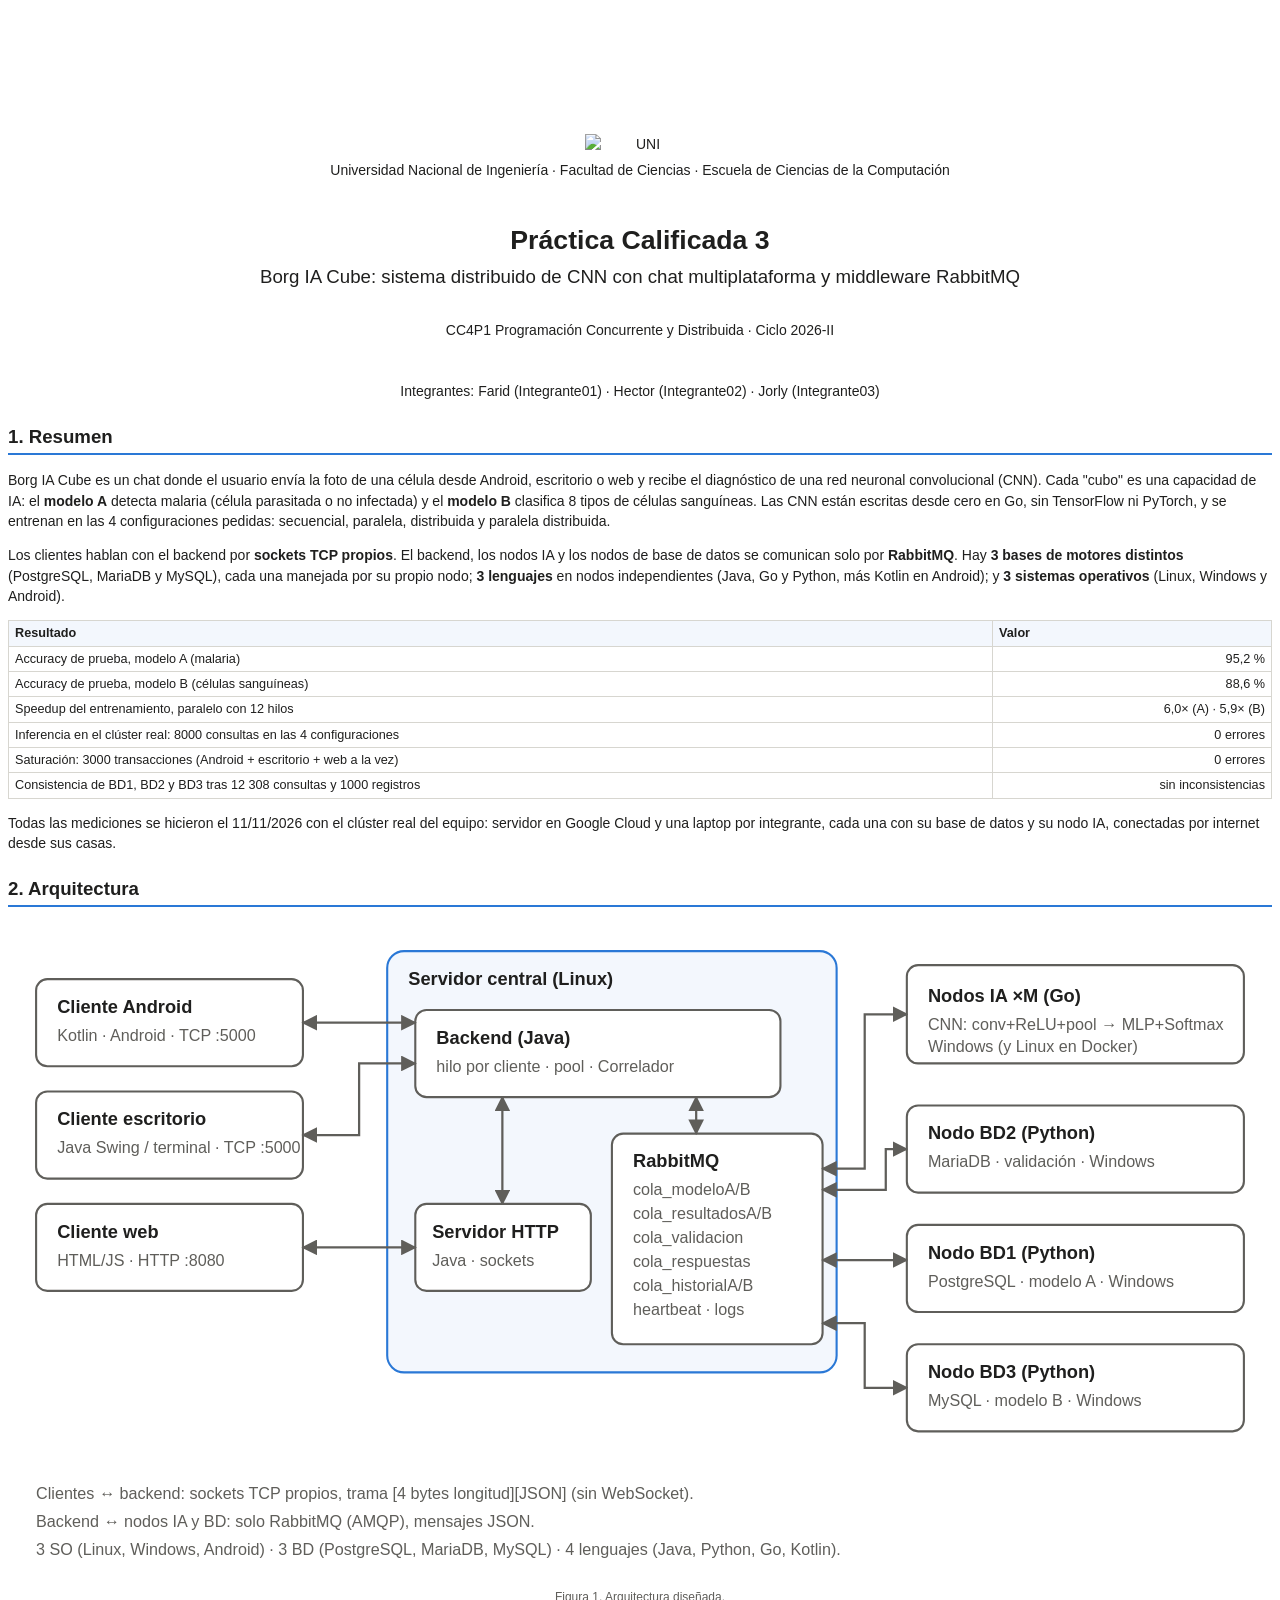
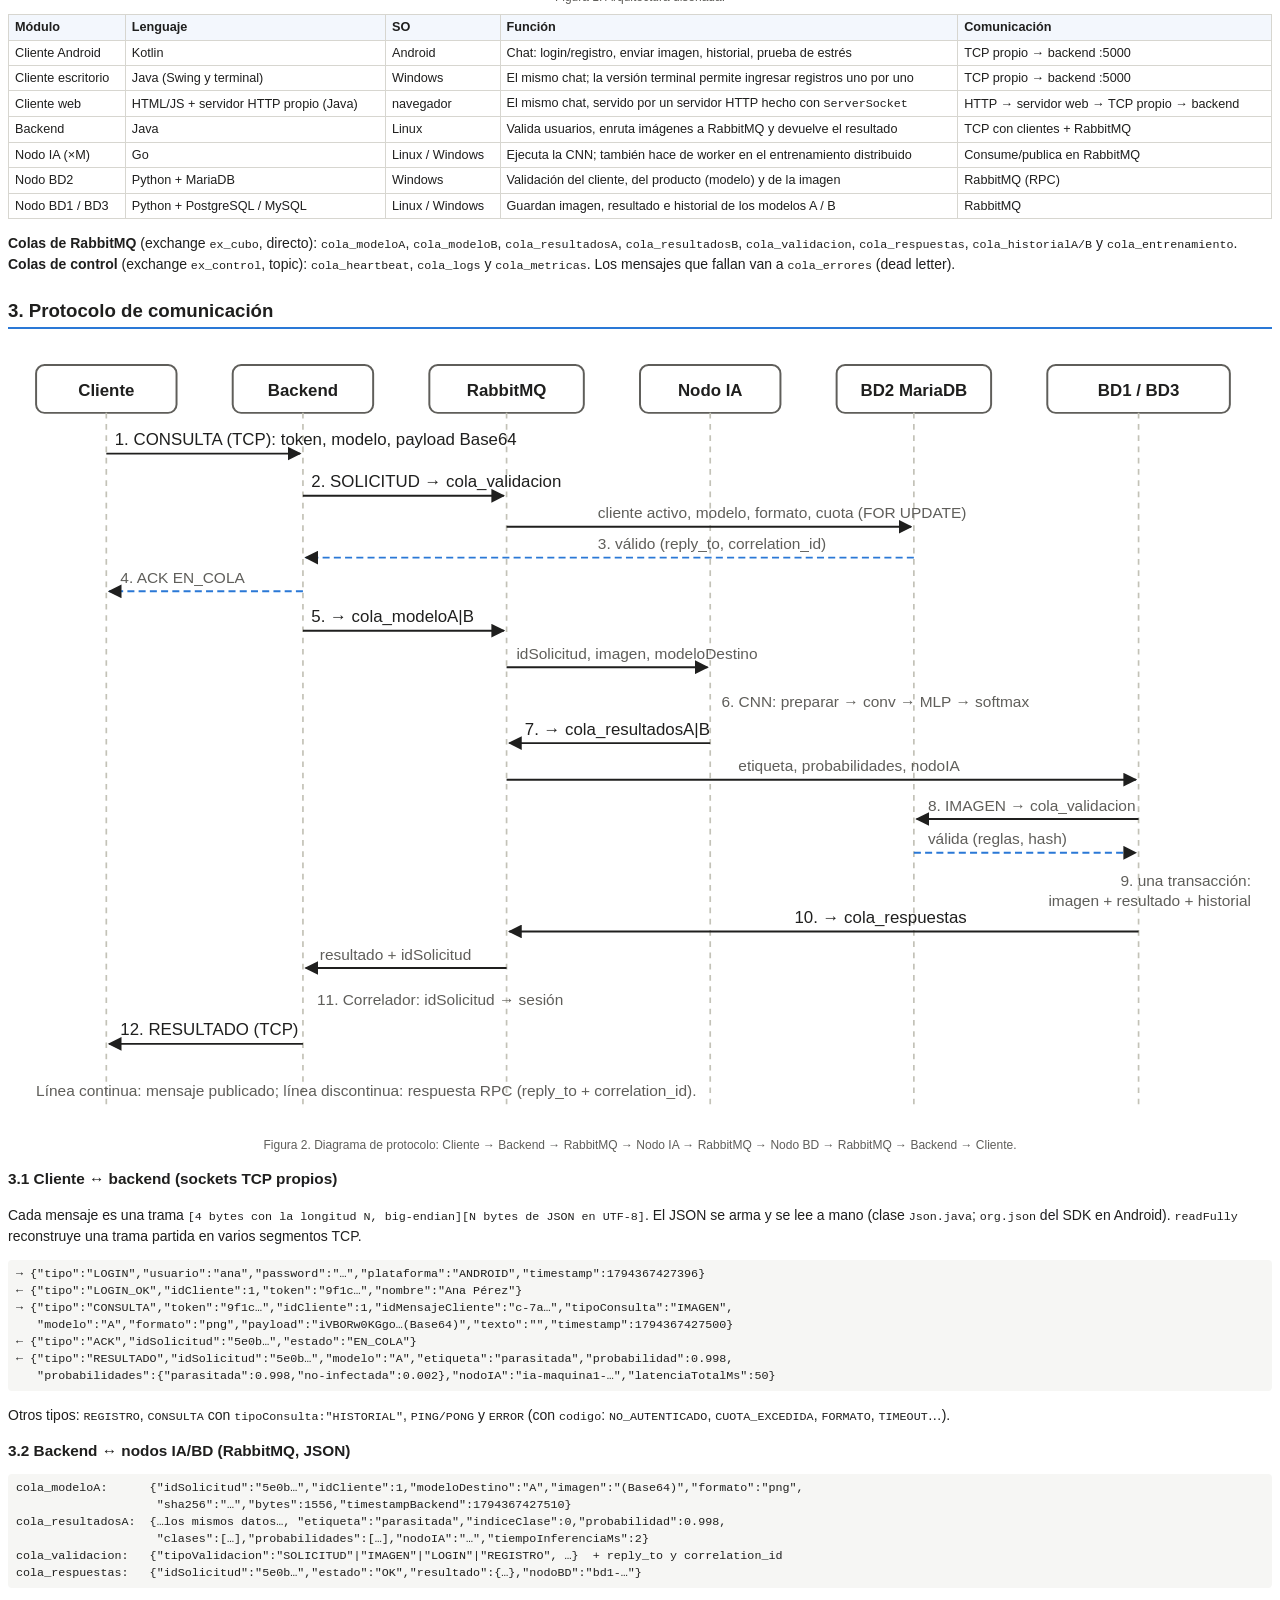
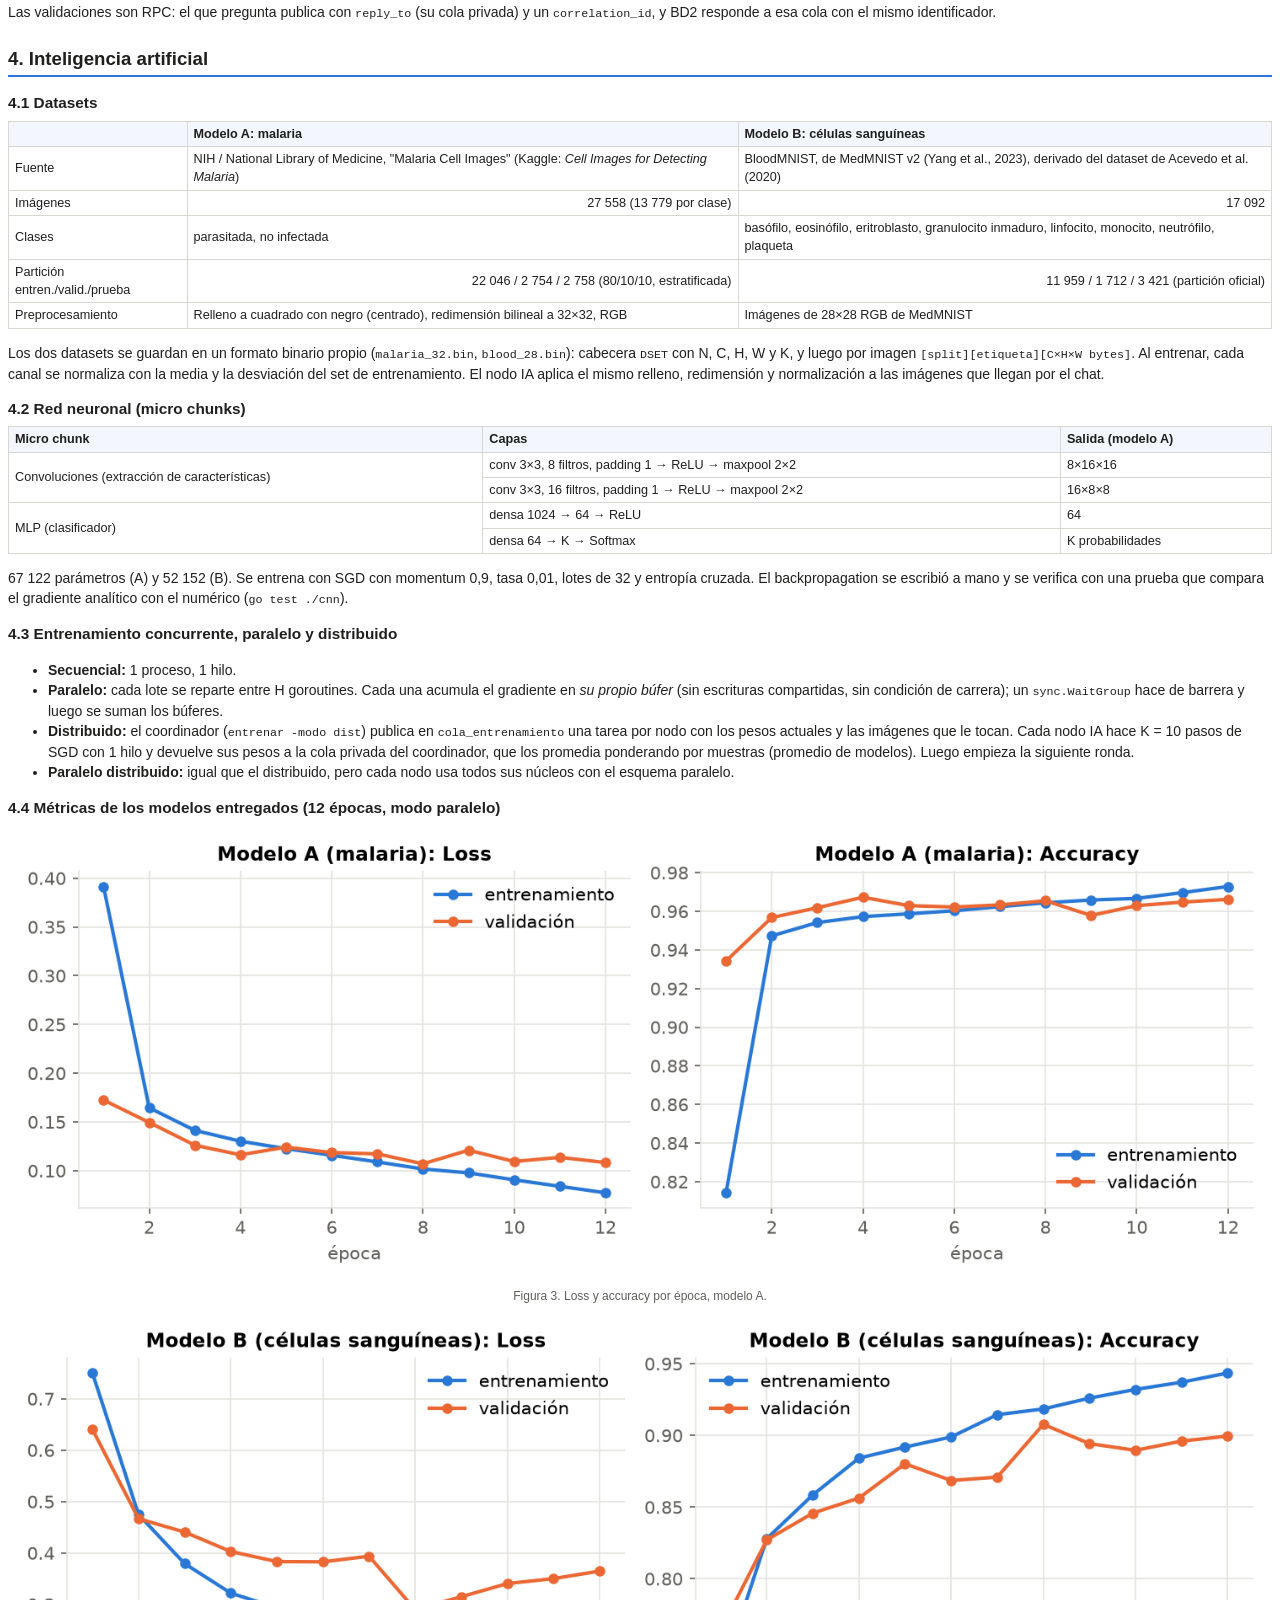
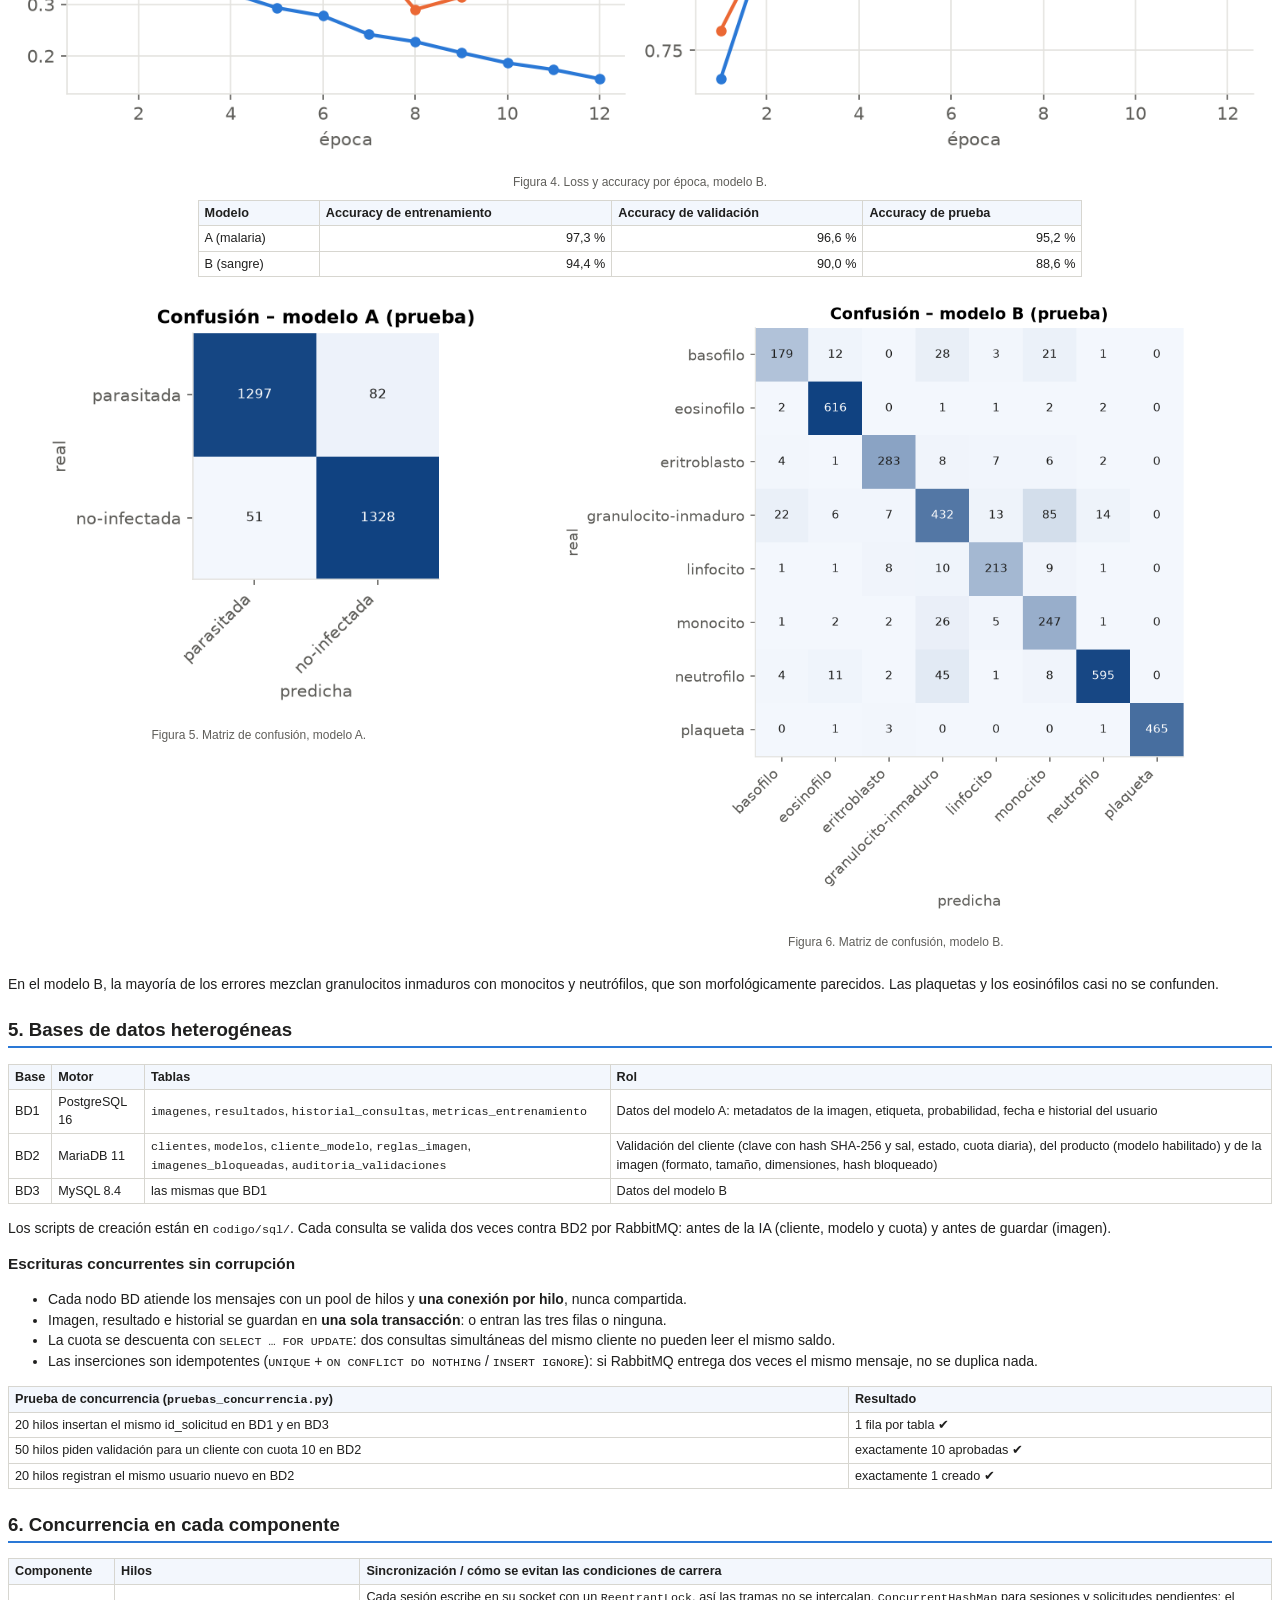
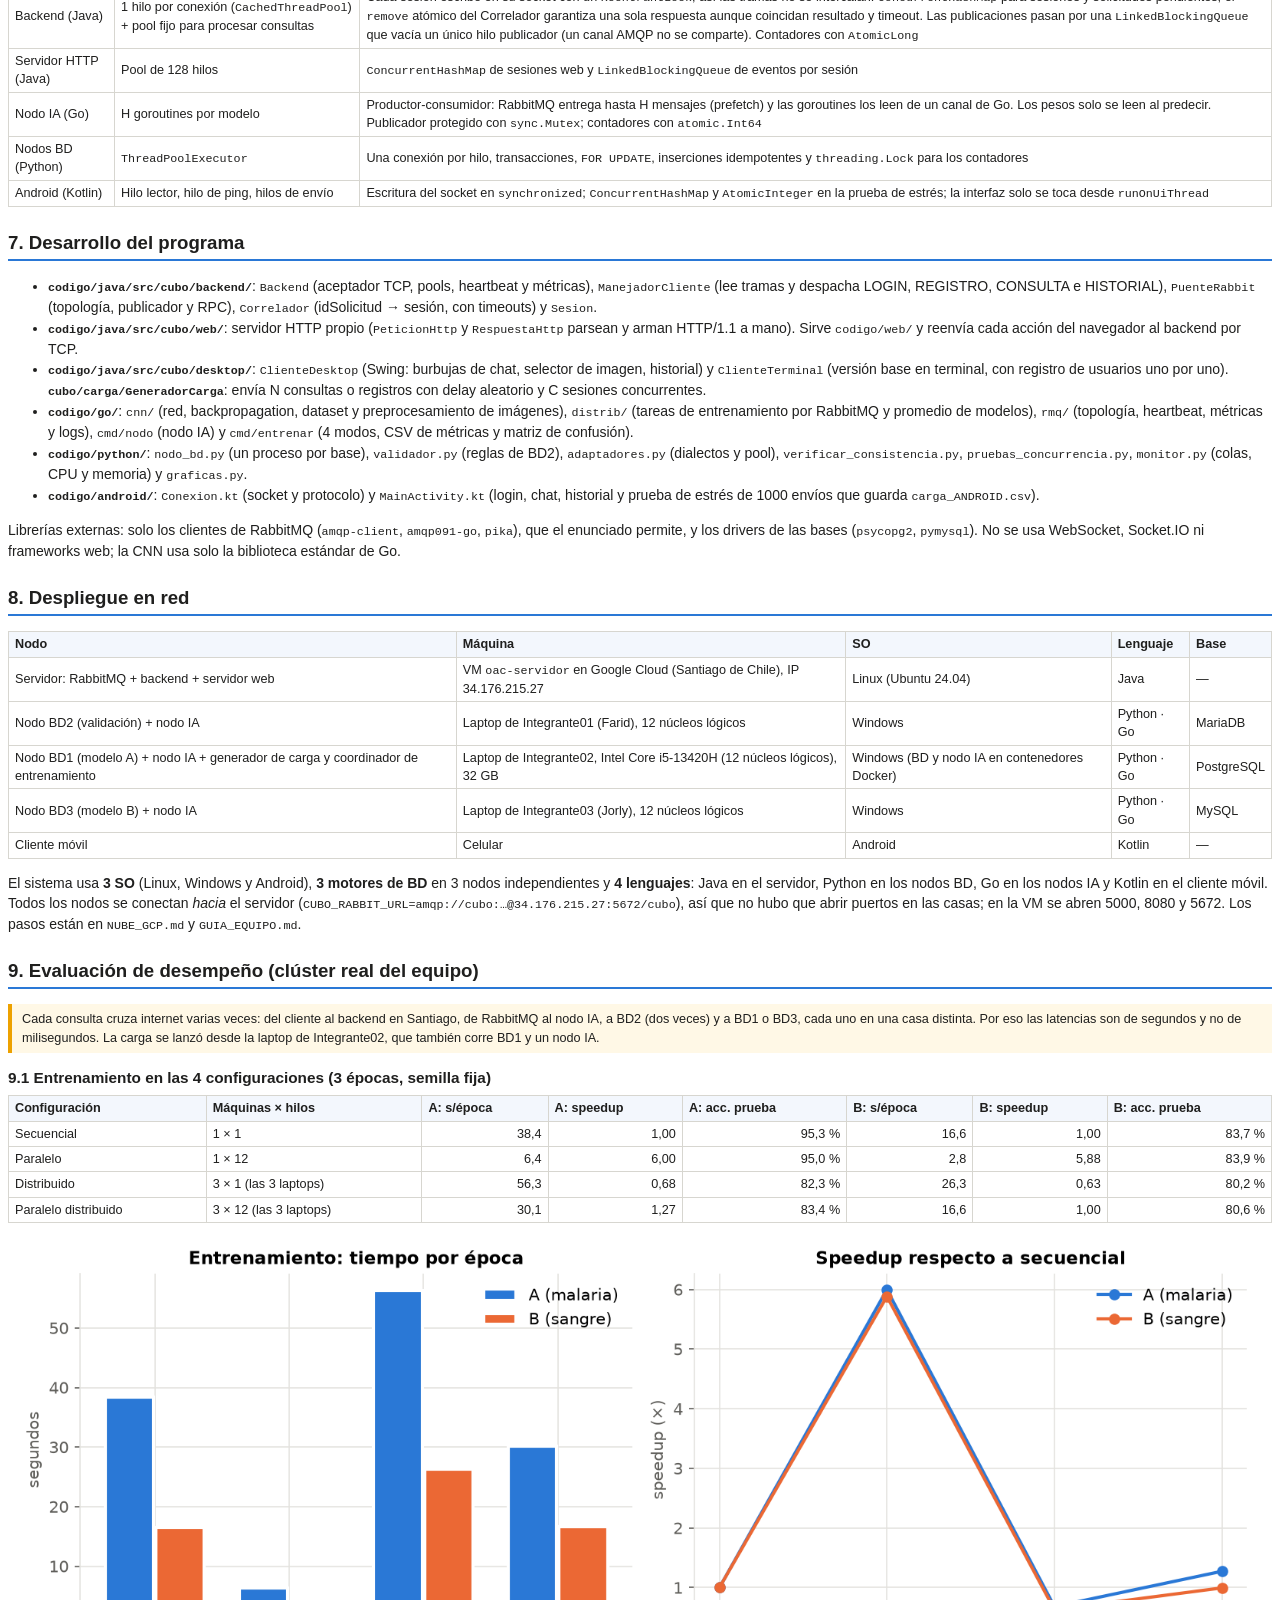
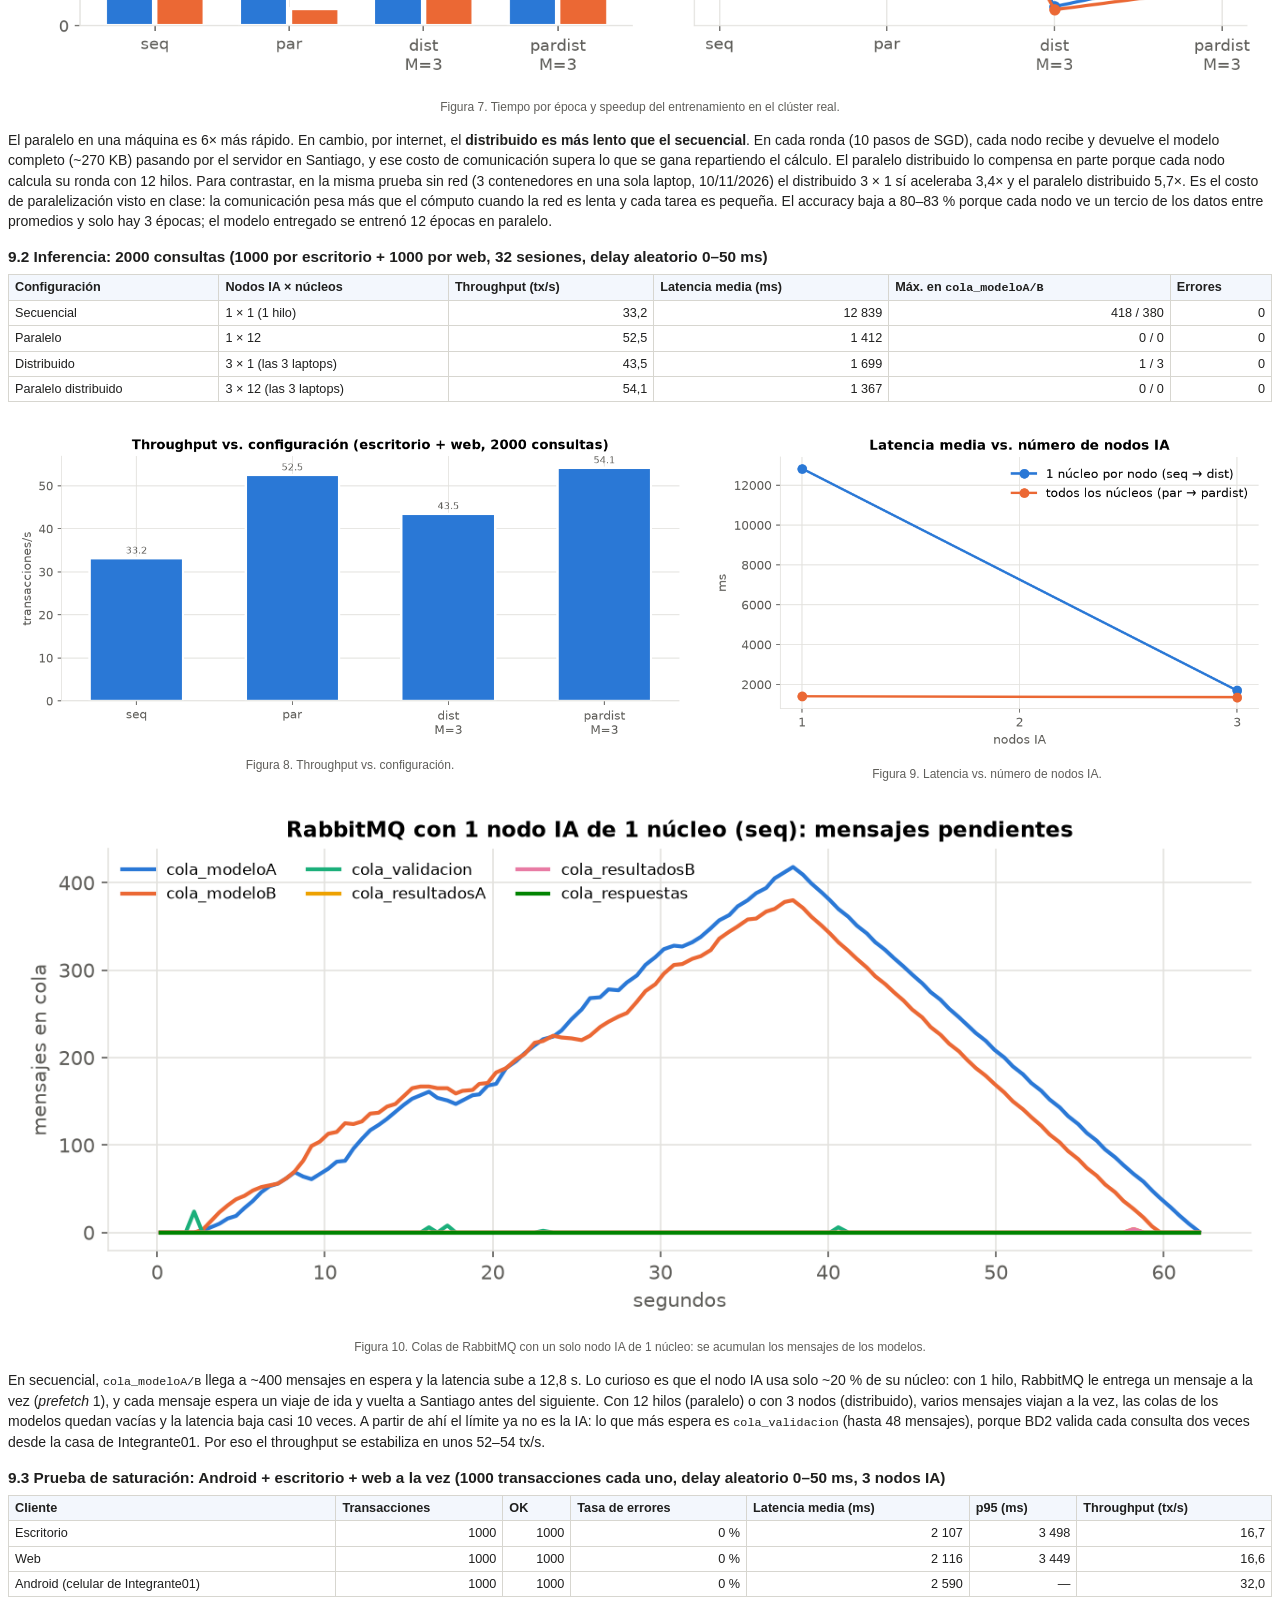
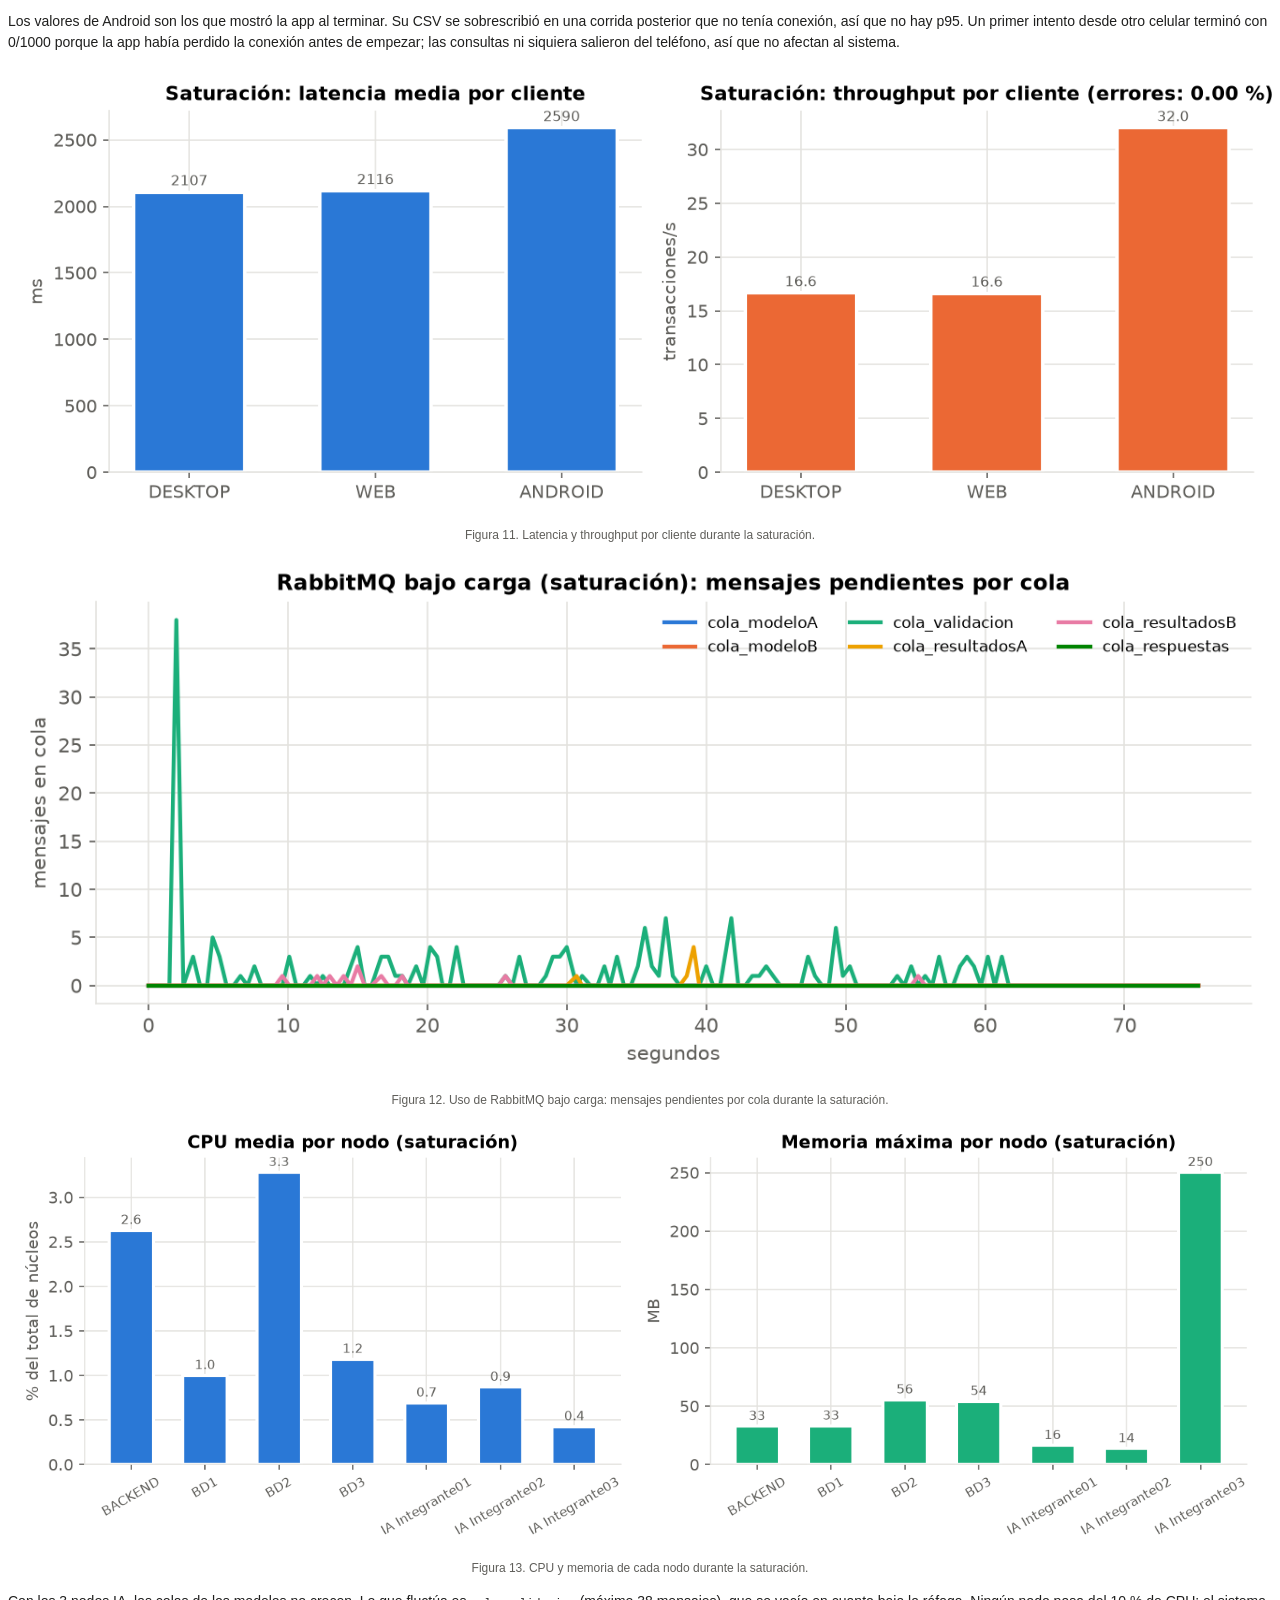
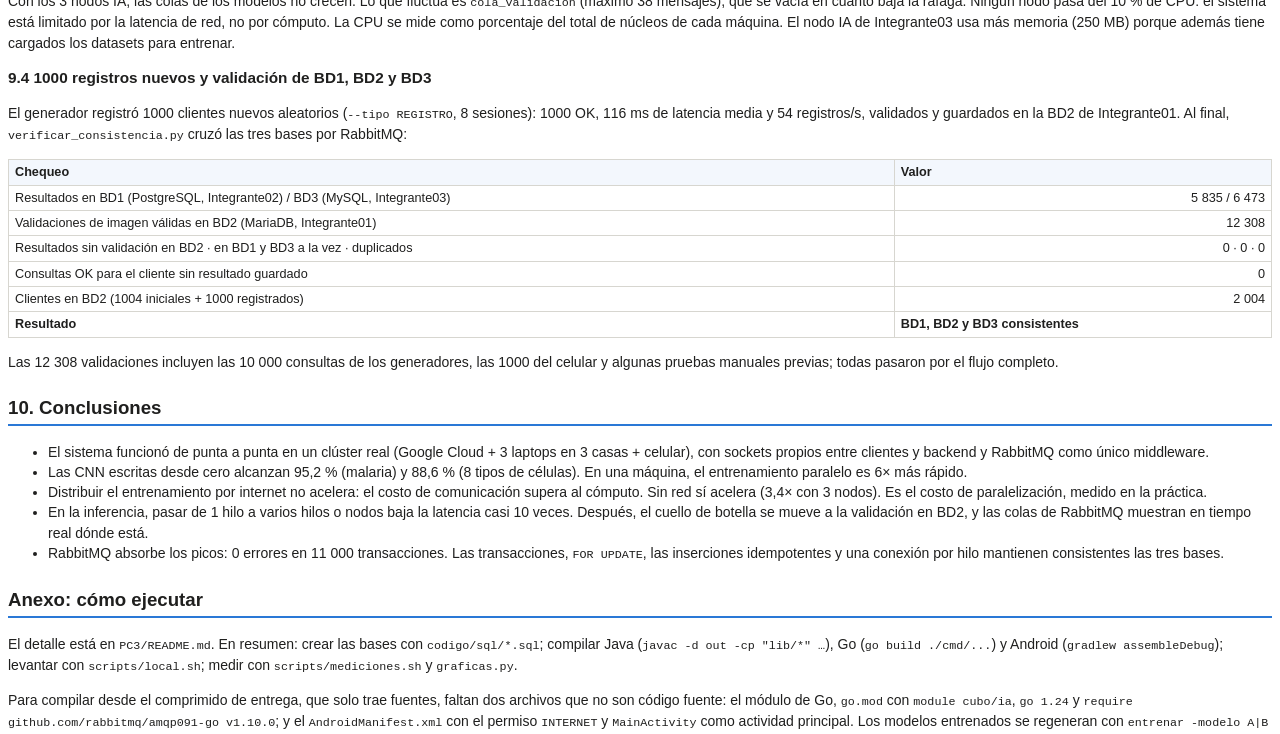
==== commit 4a941cdd: "Experimentos reales del equipo, informe en LaTeX (español e inglés) y gráficas actualizadas" ====
--- a/informe/informe.html
+++ b/informe/informe.html
@@ -27,7 +27,7 @@
   <h1 style="margin-top:40px">Práctica Calificada 3</h1>
   <p style="font-size:14pt">Borg IA Cube: sistema distribuido de CNN con chat multiplataforma y middleware RabbitMQ</p>
   <p style="margin-top:30px">CC4P1 Programación Concurrente y Distribuida · Ciclo 2026-II</p>
-  <p style="margin-top:40px">Integrantes: ______________________________</p>
+  <p style="margin-top:40px">Integrantes: Farid (Integrante01) · Hector (Integrante02) · Jorly (Integrante03)</p>
 </div>
 
 <h2>1. Resumen</h2>
@@ -37,10 +37,12 @@
   <tr><th>Resultado</th><th>Valor</th></tr>
   <tr><td>Accuracy de prueba, modelo A (malaria)</td><td class="n">95,2 %</td></tr>
   <tr><td>Accuracy de prueba, modelo B (células sanguíneas)</td><td class="n">88,6 %</td></tr>
-  <tr><td>Speedup del entrenamiento, paralelo con 12 hilos</td><td class="n">7,0× (A) · 7,5× (B)</td></tr>
+  <tr><td>Speedup del entrenamiento, paralelo con 12 hilos</td><td class="n">6,0× (A) · 5,9× (B)</td></tr>
+  <tr><td>Inferencia en el clúster real: 8000 consultas en las 4 configuraciones</td><td class="n">0 errores</td></tr>
   <tr><td>Saturación: 3000 transacciones (Android + escritorio + web a la vez)</td><td class="n">0 errores</td></tr>
-  <tr><td>Consistencia de BD1, BD2 y BD3 tras 17 131 consultas y 1000 registros</td><td class="n">sin inconsistencias</td></tr>
-</table>
+  <tr><td>Consistencia de BD1, BD2 y BD3 tras 12 308 consultas y 1000 registros</td><td class="n">sin inconsistencias</td></tr>
+</table>
+<p>Todas las mediciones se hicieron el 11/11/2026 con el clúster real del equipo: servidor en Google Cloud y una laptop por integrante, cada una con su base de datos y su nodo IA, conectadas por internet desde sus casas.</p>
 
 <h2>2. Arquitectura</h2>
 <figure><img src="arquitectura.svg" alt="Arquitectura"><figcaption>Figura 1. Arquitectura diseñada.</figcaption></figure>
@@ -163,77 +165,77 @@
 
 <h2>8. Despliegue en red</h2>
 <table>
-  <tr><th>Nodo</th><th>SO</th><th>Lenguaje</th><th>Base</th></tr>
-  <tr><td>Servidor en Google Cloud (VM Ubuntu): RabbitMQ + backend + servidor web</td><td>Linux</td><td>Java</td><td>—</td></tr>
-  <tr><td>Laptop 1: nodo BD2 y clientes de escritorio y web</td><td>Windows</td><td>Python, Java</td><td>MariaDB</td></tr>
-  <tr><td>Laptop 2: nodos IA y nodo BD1</td><td>Linux</td><td>Go, Python</td><td>PostgreSQL</td></tr>
-  <tr><td>Laptop 3: nodo BD3 y nodos IA</td><td>Windows</td><td>Python, Go</td><td>MySQL</td></tr>
-  <tr><td>Celular</td><td>Android</td><td>Kotlin</td><td>—</td></tr>
-</table>
-<p>Todos los nodos se conectan <i>hacia</i> el servidor (<code>CUBO_RABBIT_URL=amqp://cubo:…@IP:5672/cubo</code>), así que no hace falta abrir puertos en las laptops; en la VM se abren 5000, 8080 y 5672. Los pasos están en <code>PC3/NUBE_GCP.md</code>.</p>
-
-<h2>9. Evaluación de desempeño</h2>
-<div class="nota">Entorno de las mediciones: una laptop con Intel Core i5-13420H (8 núcleos, 12 hilos) y 16 GB de RAM. Cada "máquina" de las configuraciones distribuidas es un contenedor Linux limitado a núcleos propios con <code>--cpuset-cpus</code>: 1 núcleo físico en <i>dist</i> y 4 núcleos lógicos en <i>pardist</i>. RabbitMQ, el backend y los nodos BD corren en Windows. Los mismos scripts sirven en el clúster real.</div>
+  <tr><th>Nodo</th><th>Máquina</th><th>SO</th><th>Lenguaje</th><th>Base</th></tr>
+  <tr><td>Servidor: RabbitMQ + backend + servidor web</td><td>VM <code>oac-servidor</code> en Google Cloud (Santiago de Chile), IP 34.176.215.27</td><td>Linux (Ubuntu 24.04)</td><td>Java</td><td>—</td></tr>
+  <tr><td>Nodo BD2 (validación) + nodo IA</td><td>Laptop de Integrante01 (Farid), 12 núcleos lógicos</td><td>Windows</td><td>Python · Go</td><td>MariaDB</td></tr>
+  <tr><td>Nodo BD1 (modelo A) + nodo IA + generador de carga y coordinador de entrenamiento</td><td>Laptop de Integrante02, Intel Core i5-13420H (12 núcleos lógicos), 32 GB</td><td>Windows (BD y nodo IA en contenedores Docker)</td><td>Python · Go</td><td>PostgreSQL</td></tr>
+  <tr><td>Nodo BD3 (modelo B) + nodo IA</td><td>Laptop de Integrante03 (Jorly), 12 núcleos lógicos</td><td>Windows</td><td>Python · Go</td><td>MySQL</td></tr>
+  <tr><td>Cliente móvil</td><td>Celular</td><td>Android</td><td>Kotlin</td><td>—</td></tr>
+</table>
+<p>El sistema usa <b>3 SO</b> (Linux, Windows y Android), <b>3 motores de BD</b> en 3 nodos independientes y <b>4 lenguajes</b>: Java en el servidor, Python en los nodos BD, Go en los nodos IA y Kotlin en el cliente móvil. Todos los nodos se conectan <i>hacia</i> el servidor (<code>CUBO_RABBIT_URL=amqp://cubo:…@34.176.215.27:5672/cubo</code>), así que no hubo que abrir puertos en las casas; en la VM se abren 5000, 8080 y 5672. Los pasos están en <code>NUBE_GCP.md</code> y <code>GUIA_EQUIPO.md</code>.</p>
+
+<h2>9. Evaluación de desempeño (clúster real del equipo)</h2>
+<div class="nota">Cada consulta cruza internet varias veces: del cliente al backend en Santiago, de RabbitMQ al nodo IA, a BD2 (dos veces) y a BD1 o BD3, cada uno en una casa distinta. Por eso las latencias son de segundos y no de milisegundos. La carga se lanzó desde la laptop de Integrante02, que también corre BD1 y un nodo IA.</div>
+
 <h3>9.1 Entrenamiento en las 4 configuraciones (3 épocas, semilla fija)</h3>
 <table>
   <tr><th>Configuración</th><th>Máquinas × hilos</th><th>A: s/época</th><th>A: speedup</th><th>A: acc. prueba</th><th>B: s/época</th><th>B: speedup</th><th>B: acc. prueba</th></tr>
-  <tr><td>Secuencial</td><td>1 × 1</td><td class="n">57,4</td><td class="n">1,00</td><td class="n">95,3 %</td><td class="n">25,9</td><td class="n">1,00</td><td class="n">83,7 %</td></tr>
-  <tr><td>Paralelo</td><td>1 × 12</td><td class="n">8,2</td><td class="n">7,02</td><td class="n">95,0 %</td><td class="n">3,4</td><td class="n">7,51</td><td class="n">83,9 %</td></tr>
-  <tr><td>Distribuido</td><td>2 × 1</td><td class="n">26,8</td><td class="n">2,14</td><td class="n">92,6 %</td><td class="n">11,4</td><td class="n">2,26</td><td class="n">82,3 %</td></tr>
-  <tr><td>Distribuido</td><td>3 × 1</td><td class="n">16,8</td><td class="n">3,41</td><td class="n">82,3 %</td><td class="n">6,7</td><td class="n">3,85</td><td class="n">80,2 %</td></tr>
-  <tr><td>Paralelo distribuido</td><td>2 × 4</td><td class="n">10,6</td><td class="n">5,40</td><td class="n">92,9 %</td><td class="n">4,7</td><td class="n">5,47</td><td class="n">82,9 %</td></tr>
-  <tr><td>Paralelo distribuido</td><td>3 × 4</td><td class="n">10,2</td><td class="n">5,65</td><td class="n">82,9 %</td><td class="n">4,4</td><td class="n">5,90</td><td class="n">80,5 %</td></tr>
-</table>
-<figure><img src="../resultados/graficas/1_entrenamiento_tiempo_speedup.png" alt=""><figcaption>Figura 7. Tiempo por época y speedup del entrenamiento.</figcaption></figure>
-<p>El paralelo en una máquina es el más rápido porque no paga comunicación. El distribuido escala casi linealmente (2,1× con 2 nodos y 3,4× con 3, cada uno con 1 núcleo): incluso supera la eficiencia ideal porque cada nodo usa un núcleo físico completo y su parte de los datos cabe mejor en caché. En el paralelo distribuido, el tercer nodo aporta poco: sus núcleos (8–11) son los de eficiencia del i5 y además los comparte con RabbitMQ y Windows. El promedio de modelos cada 10 pasos baja el accuracy con 3 nodos y solo 3 épocas (82–83 %), porque cada nodo ve un tercio de los datos entre promedios; con más épocas o sincronizando más seguido se recupera (el modelo entregado se entrenó 12 épocas).</p>
+  <tr><td>Secuencial</td><td>1 × 1</td><td class="n">38,4</td><td class="n">1,00</td><td class="n">95,3 %</td><td class="n">16,6</td><td class="n">1,00</td><td class="n">83,7 %</td></tr>
+  <tr><td>Paralelo</td><td>1 × 12</td><td class="n">6,4</td><td class="n">6,00</td><td class="n">95,0 %</td><td class="n">2,8</td><td class="n">5,88</td><td class="n">83,9 %</td></tr>
+  <tr><td>Distribuido</td><td>3 × 1 (las 3 laptops)</td><td class="n">56,3</td><td class="n">0,68</td><td class="n">82,3 %</td><td class="n">26,3</td><td class="n">0,63</td><td class="n">80,2 %</td></tr>
+  <tr><td>Paralelo distribuido</td><td>3 × 12 (las 3 laptops)</td><td class="n">30,1</td><td class="n">1,27</td><td class="n">83,4 %</td><td class="n">16,6</td><td class="n">1,00</td><td class="n">80,6 %</td></tr>
+</table>
+<figure><img src="../resultados/equipo/graficas/1_entrenamiento_tiempo_speedup.png" alt=""><figcaption>Figura 7. Tiempo por época y speedup del entrenamiento en el clúster real.</figcaption></figure>
+<p>El paralelo en una máquina es 6× más rápido. En cambio, por internet, el <b>distribuido es más lento que el secuencial</b>. En cada ronda (10 pasos de SGD), cada nodo recibe y devuelve el modelo completo (~270 KB) pasando por el servidor en Santiago, y ese costo de comunicación supera lo que se gana repartiendo el cálculo. El paralelo distribuido lo compensa en parte porque cada nodo calcula su ronda con 12 hilos. Para contrastar, en la misma prueba sin red (3 contenedores en una sola laptop, 10/11/2026) el distribuido 3 × 1 sí aceleraba 3,4× y el paralelo distribuido 5,7×. Es el costo de paralelización visto en clase: la comunicación pesa más que el cómputo cuando la red es lenta y cada tarea es pequeña. El accuracy baja a 80–83 % porque cada nodo ve un tercio de los datos entre promedios y solo hay 3 épocas; el modelo entregado se entrenó 12 épocas en paralelo.</p>
 
 <h3>9.2 Inferencia: 2000 consultas (1000 por escritorio + 1000 por web, 32 sesiones, delay aleatorio 0–50 ms)</h3>
 <table>
-  <tr><th>Configuración</th><th>Nodos IA × núcleos</th><th>Throughput (tx/s)</th><th>Latencia media (ms)</th><th>Errores</th></tr>
-  <tr><td>Secuencial</td><td>1 × 1 (1 hilo)</td><td class="n">155,4</td><td class="n">3 410</td><td class="n">0</td></tr>
-  <tr><td>Paralelo</td><td>1 × 4 (8 hilos)</td><td class="n">176,4</td><td class="n">2 037</td><td class="n">0</td></tr>
-  <tr><td>Distribuido</td><td>2 × 1</td><td class="n">174,1</td><td class="n">2 444</td><td class="n">0</td></tr>
-  <tr><td>Distribuido</td><td>3 × 1</td><td class="n">179,9</td><td class="n">2 069</td><td class="n">0</td></tr>
-  <tr><td>Paralelo distribuido</td><td>1 × 4</td><td class="n">180,2</td><td class="n">2 143</td><td class="n">0</td></tr>
-  <tr><td>Paralelo distribuido</td><td>2 × 4</td><td class="n">180,8</td><td class="n">1 478</td><td class="n">0</td></tr>
-  <tr><td>Paralelo distribuido</td><td>3 × 4</td><td class="n">176,5</td><td class="n">1 939</td><td class="n">0</td></tr>
+  <tr><th>Configuración</th><th>Nodos IA × núcleos</th><th>Throughput (tx/s)</th><th>Latencia media (ms)</th><th>Máx. en <code>cola_modeloA/B</code></th><th>Errores</th></tr>
+  <tr><td>Secuencial</td><td>1 × 1 (1 hilo)</td><td class="n">33,2</td><td class="n">12 839</td><td class="n">418 / 380</td><td class="n">0</td></tr>
+  <tr><td>Paralelo</td><td>1 × 12</td><td class="n">52,5</td><td class="n">1 412</td><td class="n">0 / 0</td><td class="n">0</td></tr>
+  <tr><td>Distribuido</td><td>3 × 1 (las 3 laptops)</td><td class="n">43,5</td><td class="n">1 699</td><td class="n">1 / 3</td><td class="n">0</td></tr>
+  <tr><td>Paralelo distribuido</td><td>3 × 12 (las 3 laptops)</td><td class="n">54,1</td><td class="n">1 367</td><td class="n">0 / 0</td><td class="n">0</td></tr>
 </table>
 <div style="display:flex;gap:10px">
-  <figure style="flex:1.2"><img src="../resultados/graficas/4_throughput_vs_configuracion.png" alt=""><figcaption>Figura 8. Throughput vs. configuración.</figcaption></figure>
-  <figure style="flex:1"><img src="../resultados/graficas/5_latencia_vs_nodos.png" alt=""><figcaption>Figura 9. Latencia vs. número de nodos IA.</figcaption></figure>
+  <figure style="flex:1.2"><img src="../resultados/equipo/graficas/4_throughput_vs_configuracion.png" alt=""><figcaption>Figura 8. Throughput vs. configuración.</figcaption></figure>
+  <figure style="flex:1"><img src="../resultados/equipo/graficas/5_latencia_vs_nodos.png" alt=""><figcaption>Figura 9. Latencia vs. número de nodos IA.</figcaption></figure>
 </div>
-<p>En secuencial el cuello de botella es el nodo IA: <code>cola_modeloA/B</code> llega a 346 mensajes en espera. Con más núcleos o más nodos esas colas quedan vacías y la latencia baja de 3,4 s a 1,5 s; a partir de ahí lo que se acumula es <code>cola_resultadosA/B</code>. El límite pasa a los nodos BD, que por cada consulta validan contra BD2 y hacen una transacción, y el throughput se estabiliza en unos 180 tx/s. Para subirlo habría que replicar los nodos BD1/BD3 o darles más hilos, no agregar nodos IA. Una inferencia aislada tarda unos 2,6 ms.</p>
+<figure><img src="../resultados/equipo/graficas/7b_rabbitmq_colas_secuencial.png" alt=""><figcaption>Figura 10. Colas de RabbitMQ con un solo nodo IA de 1 núcleo: se acumulan los mensajes de los modelos.</figcaption></figure>
+<p>En secuencial, <code>cola_modeloA/B</code> llega a ~400 mensajes en espera y la latencia sube a 12,8 s. Lo curioso es que el nodo IA usa solo ~20 % de su núcleo: con 1 hilo, RabbitMQ le entrega un mensaje a la vez (<i>prefetch</i> 1), y cada mensaje espera un viaje de ida y vuelta a Santiago antes del siguiente. Con 12 hilos (paralelo) o con 3 nodos (distribuido), varios mensajes viajan a la vez, las colas de los modelos quedan vacías y la latencia baja casi 10 veces. A partir de ahí el límite ya no es la IA: lo que más espera es <code>cola_validacion</code> (hasta 48 mensajes), porque BD2 valida cada consulta dos veces desde la casa de Integrante01. Por eso el throughput se estabiliza en unos 52–54 tx/s.</p>
 
 <h3>9.3 Prueba de saturación: Android + escritorio + web a la vez (1000 transacciones cada uno, delay aleatorio 0–50 ms, 3 nodos IA)</h3>
 <table>
   <tr><th>Cliente</th><th>Transacciones</th><th>OK</th><th>Tasa de errores</th><th>Latencia media (ms)</th><th>p95 (ms)</th><th>Throughput (tx/s)</th></tr>
-  <tr><td>Escritorio</td><td class="n">1000</td><td class="n">1000</td><td class="n">0 %</td><td class="n">2 046</td><td class="n">3 368</td><td class="n">83,8</td></tr>
-  <tr><td>Web</td><td class="n">1000</td><td class="n">1000</td><td class="n">0 %</td><td class="n">2 082</td><td class="n">3 372</td><td class="n">83,8</td></tr>
-  <tr><td>Android (Genymotion)</td><td class="n">1000</td><td class="n">1000</td><td class="n">0 %</td><td class="n">393</td><td class="n">2 607</td><td class="n">25,3</td></tr>
-</table>
-<figure><img src="../resultados/graficas/6_saturacion_latencia_errores.png" alt=""><figcaption>Figura 10. Latencia y throughput por cliente durante la saturación.</figcaption></figure>
-<figure><img src="../resultados/graficas/7_rabbitmq_colas_bajo_carga.png" alt=""><figcaption>Figura 11. Uso de RabbitMQ bajo carga: mensajes pendientes por cola.</figcaption></figure>
-<figure><img src="../resultados/graficas/8_cpu_memoria_por_nodo.png" alt=""><figcaption>Figura 12. CPU y memoria de cada nodo durante la saturación.</figcaption></figure>
-<p>Durante el pico, <code>cola_resultadosB</code> llega a ~330 mensajes y <code>cola_resultadosA</code> a ~270, y las dos se vacían en unos 2 s cuando termina la ráfaga. Las colas de los modelos casi no crecen. Android envía en un solo hilo con su propio delay, por eso ofrece menos carga y ve menos latencia. La CPU se mide como porcentaje del total de núcleos del equipo (los nodos IA, de los 4 núcleos de su contenedor). El backend Java es el que más memoria usa (167 MB); cada nodo IA en Go usa menos de 20 MB.</p>
+  <tr><td>Escritorio</td><td class="n">1000</td><td class="n">1000</td><td class="n">0 %</td><td class="n">2 107</td><td class="n">3 498</td><td class="n">16,7</td></tr>
+  <tr><td>Web</td><td class="n">1000</td><td class="n">1000</td><td class="n">0 %</td><td class="n">2 116</td><td class="n">3 449</td><td class="n">16,6</td></tr>
+  <tr><td>Android (celular de Integrante01)</td><td class="n">1000</td><td class="n">1000</td><td class="n">0 %</td><td class="n">2 590</td><td class="n">—</td><td class="n">32,0</td></tr>
+</table>
+<p>Los valores de Android son los que mostró la app al terminar. Su CSV se sobrescribió en una corrida posterior que no tenía conexión, así que no hay p95. Un primer intento desde otro celular terminó con 0/1000 porque la app había perdido la conexión antes de empezar; las consultas ni siquiera salieron del teléfono, así que no afectan al sistema.</p>
+<figure><img src="../resultados/equipo/graficas/6_saturacion_latencia_errores.png" alt=""><figcaption>Figura 11. Latencia y throughput por cliente durante la saturación.</figcaption></figure>
+<figure><img src="../resultados/equipo/graficas/7_rabbitmq_colas_bajo_carga.png" alt=""><figcaption>Figura 12. Uso de RabbitMQ bajo carga: mensajes pendientes por cola durante la saturación.</figcaption></figure>
+<figure><img src="../resultados/equipo/graficas/8_cpu_memoria_por_nodo.png" alt=""><figcaption>Figura 13. CPU y memoria de cada nodo durante la saturación.</figcaption></figure>
+<p>Con los 3 nodos IA, las colas de los modelos no crecen. Lo que fluctúa es <code>cola_validacion</code> (máximo 38 mensajes), que se vacía en cuanto baja la ráfaga. Ningún nodo pasa del 10 % de CPU: el sistema está limitado por la latencia de red, no por cómputo. La CPU se mide como porcentaje del total de núcleos de cada máquina. El nodo IA de Integrante03 usa más memoria (250 MB) porque además tiene cargados los datasets para entrenar.</p>
 
 <h3>9.4 1000 registros nuevos y validación de BD1, BD2 y BD3</h3>
-<p>El generador registró 1000 clientes nuevos aleatorios (<code>--tipo REGISTRO</code>, 8 sesiones): 1000 OK, latencia media de 25 ms y 146 registros/s. Después de todas las pruebas, <code>verificar_consistencia.py</code> cruzó las tres bases:</p>
+<p>El generador registró 1000 clientes nuevos aleatorios (<code>--tipo REGISTRO</code>, 8 sesiones): 1000 OK, 116 ms de latencia media y 54 registros/s, validados y guardados en la BD2 de Integrante01. Al final, <code>verificar_consistencia.py</code> cruzó las tres bases por RabbitMQ:</p>
 <table>
   <tr><th>Chequeo</th><th>Valor</th></tr>
-  <tr><td>Resultados en BD1 (PostgreSQL) / BD3 (MySQL)</td><td class="n">8 510 / 8 621</td></tr>
-  <tr><td>Validaciones de imagen válidas en BD2 (MariaDB)</td><td class="n">17 131</td></tr>
+  <tr><td>Resultados en BD1 (PostgreSQL, Integrante02) / BD3 (MySQL, Integrante03)</td><td class="n">5 835 / 6 473</td></tr>
+  <tr><td>Validaciones de imagen válidas en BD2 (MariaDB, Integrante01)</td><td class="n">12 308</td></tr>
   <tr><td>Resultados sin validación en BD2 · en BD1 y BD3 a la vez · duplicados</td><td class="n">0 · 0 · 0</td></tr>
   <tr><td>Consultas OK para el cliente sin resultado guardado</td><td class="n">0</td></tr>
-  <tr><td>Clientes en BD2 (1004 iniciales + 1000 registrados + 1 de prueba manual)</td><td class="n">2 005</td></tr>
+  <tr><td>Clientes en BD2 (1004 iniciales + 1000 registrados)</td><td class="n">2 004</td></tr>
   <tr><td><b>Resultado</b></td><td><b>BD1, BD2 y BD3 consistentes</b></td></tr>
 </table>
+<p>Las 12 308 validaciones incluyen las 10 000 consultas de los generadores, las 1000 del celular y algunas pruebas manuales previas; todas pasaron por el flujo completo.</p>
 
 <h2>10. Conclusiones</h2>
 <ul>
-  <li>El sistema cumple el flujo pedido de punta a punta con los tres clientes, usando sockets propios entre clientes y backend y RabbitMQ como único middleware entre el backend, los nodos IA y los nodos BD.</li>
-  <li>Las CNN escritas desde cero alcanzan 95,2 % (malaria) y 88,6 % (8 tipos de células). El entrenamiento escala hasta 7,5× en paralelo y 3,9× al distribuirlo en 3 nodos de un núcleo.</li>
-  <li>RabbitMQ desacopla las etapas: bajo saturación los mensajes esperan en las colas en lugar de perderse (0 errores en 3000 transacciones simultáneas). La profundidad de cada cola muestra en tiempo real cuál es el cuello de botella.</li>
-  <li>Las transacciones, <code>FOR UPDATE</code>, las inserciones idempotentes y una conexión por hilo mantienen consistentes las tres bases bajo escritura concurrente.</li>
+  <li>El sistema funcionó de punta a punta en un clúster real (Google Cloud + 3 laptops en 3 casas + celular), con sockets propios entre clientes y backend y RabbitMQ como único middleware.</li>
+  <li>Las CNN escritas desde cero alcanzan 95,2 % (malaria) y 88,6 % (8 tipos de células). En una máquina, el entrenamiento paralelo es 6× más rápido.</li>
+  <li>Distribuir el entrenamiento por internet no acelera: el costo de comunicación supera al cómputo. Sin red sí acelera (3,4× con 3 nodos). Es el costo de paralelización, medido en la práctica.</li>
+  <li>En la inferencia, pasar de 1 hilo a varios hilos o nodos baja la latencia casi 10 veces. Después, el cuello de botella se mueve a la validación en BD2, y las colas de RabbitMQ muestran en tiempo real dónde está.</li>
+  <li>RabbitMQ absorbe los picos: 0 errores en 11 000 transacciones. Las transacciones, <code>FOR UPDATE</code>, las inserciones idempotentes y una conexión por hilo mantienen consistentes las tres bases.</li>
 </ul>
 
 <h2>Anexo: cómo ejecutar</h2>
